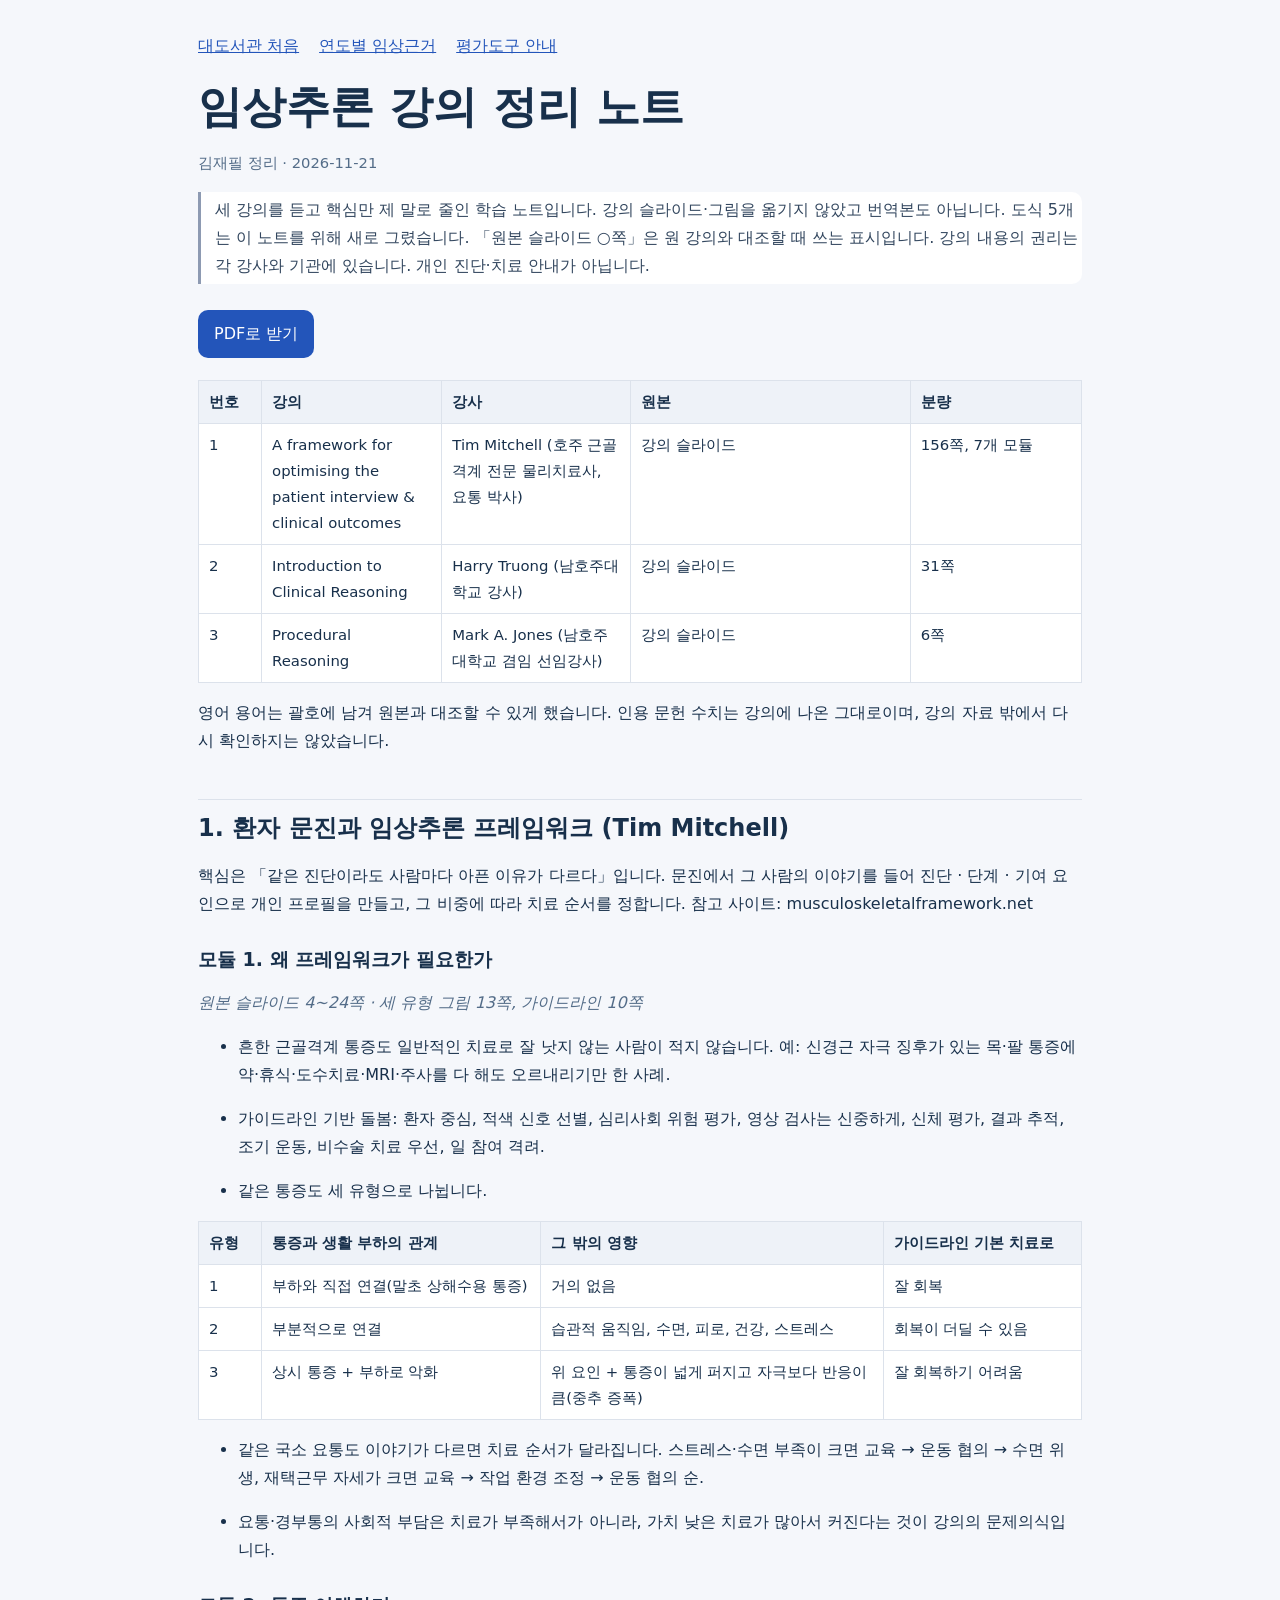
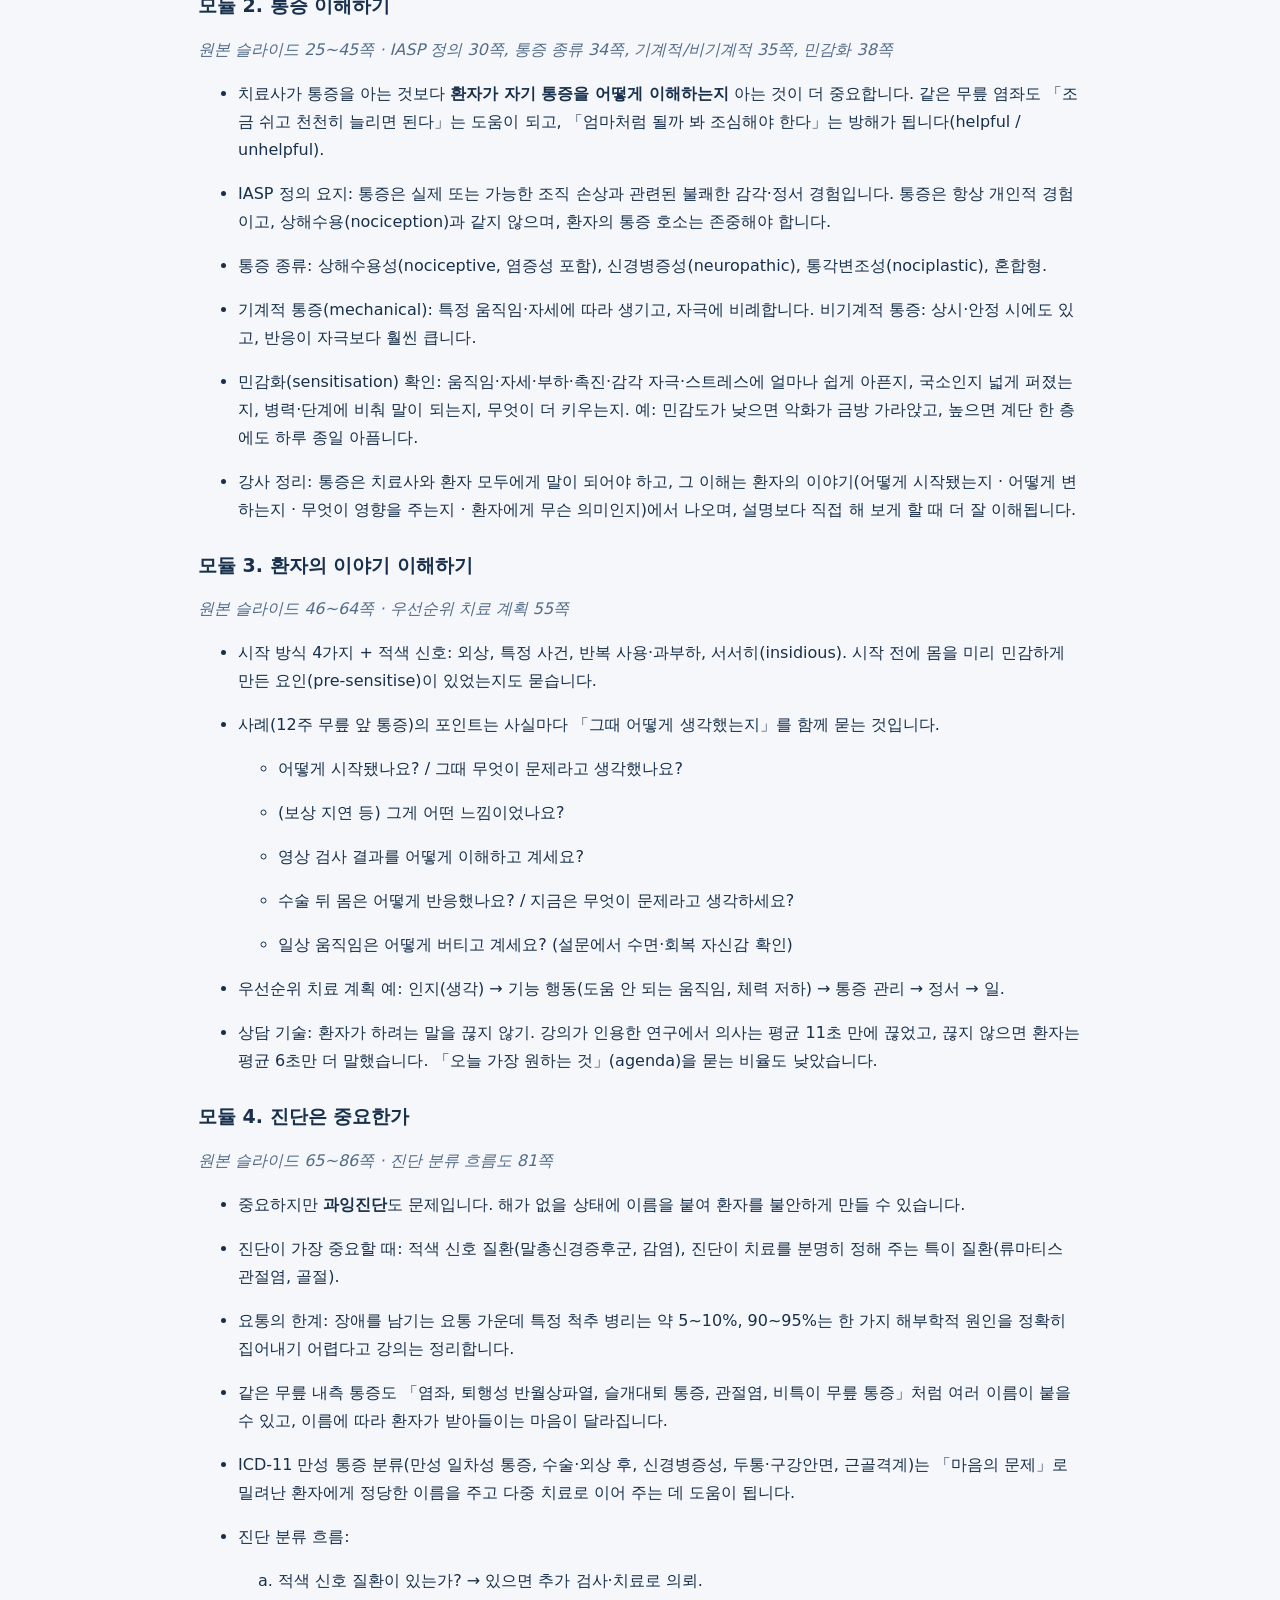
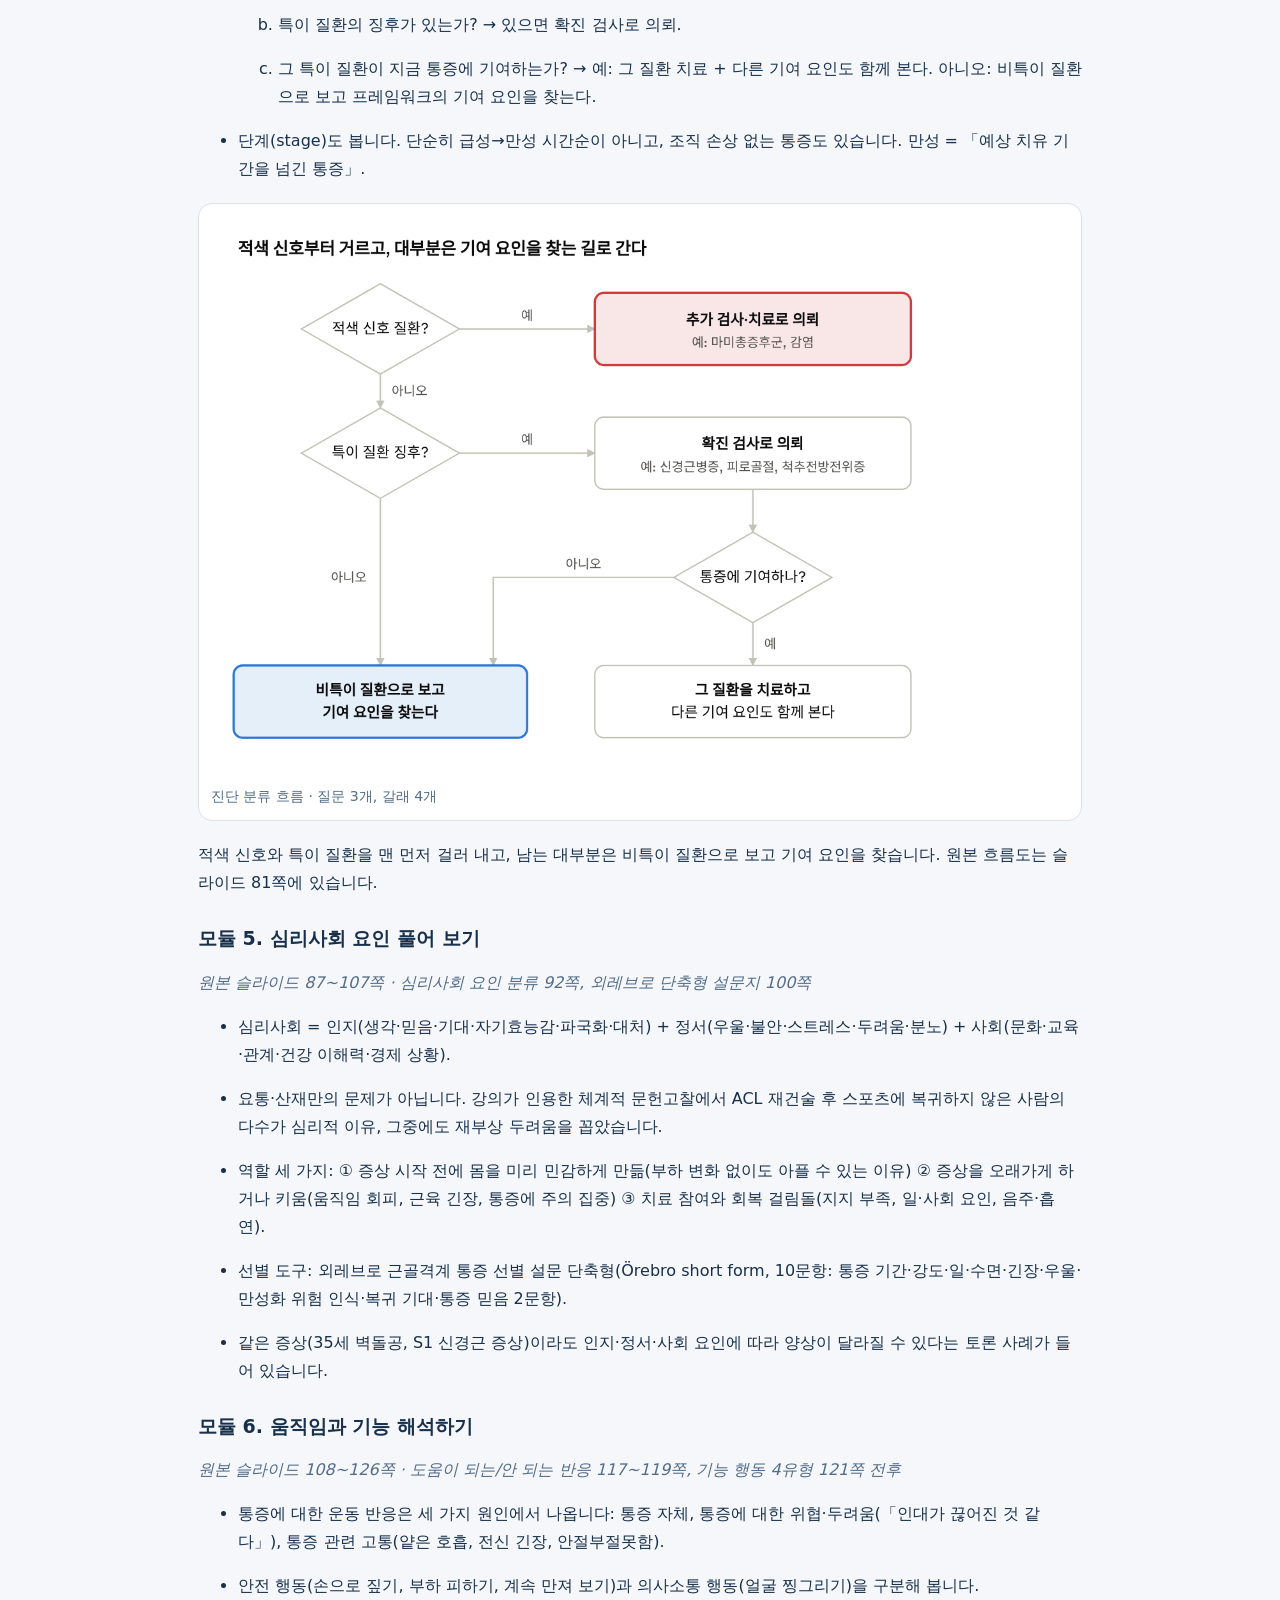
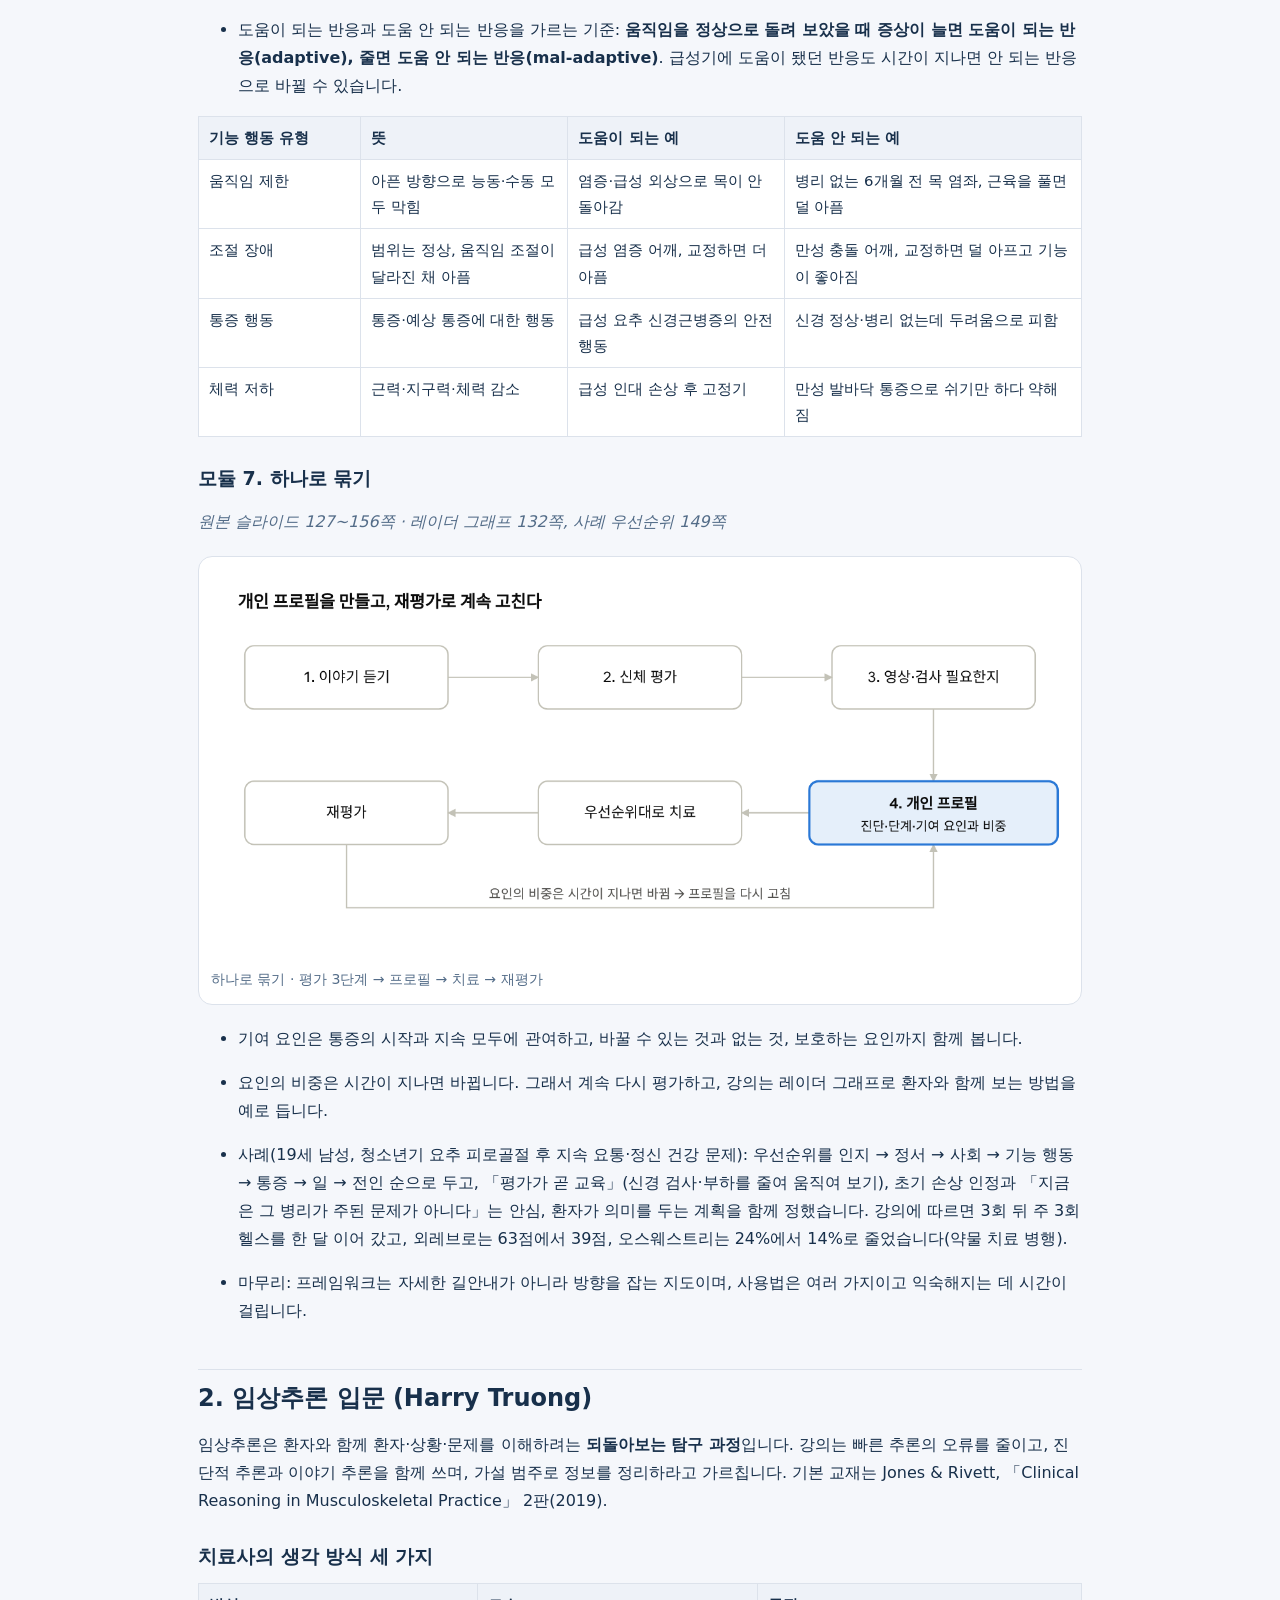
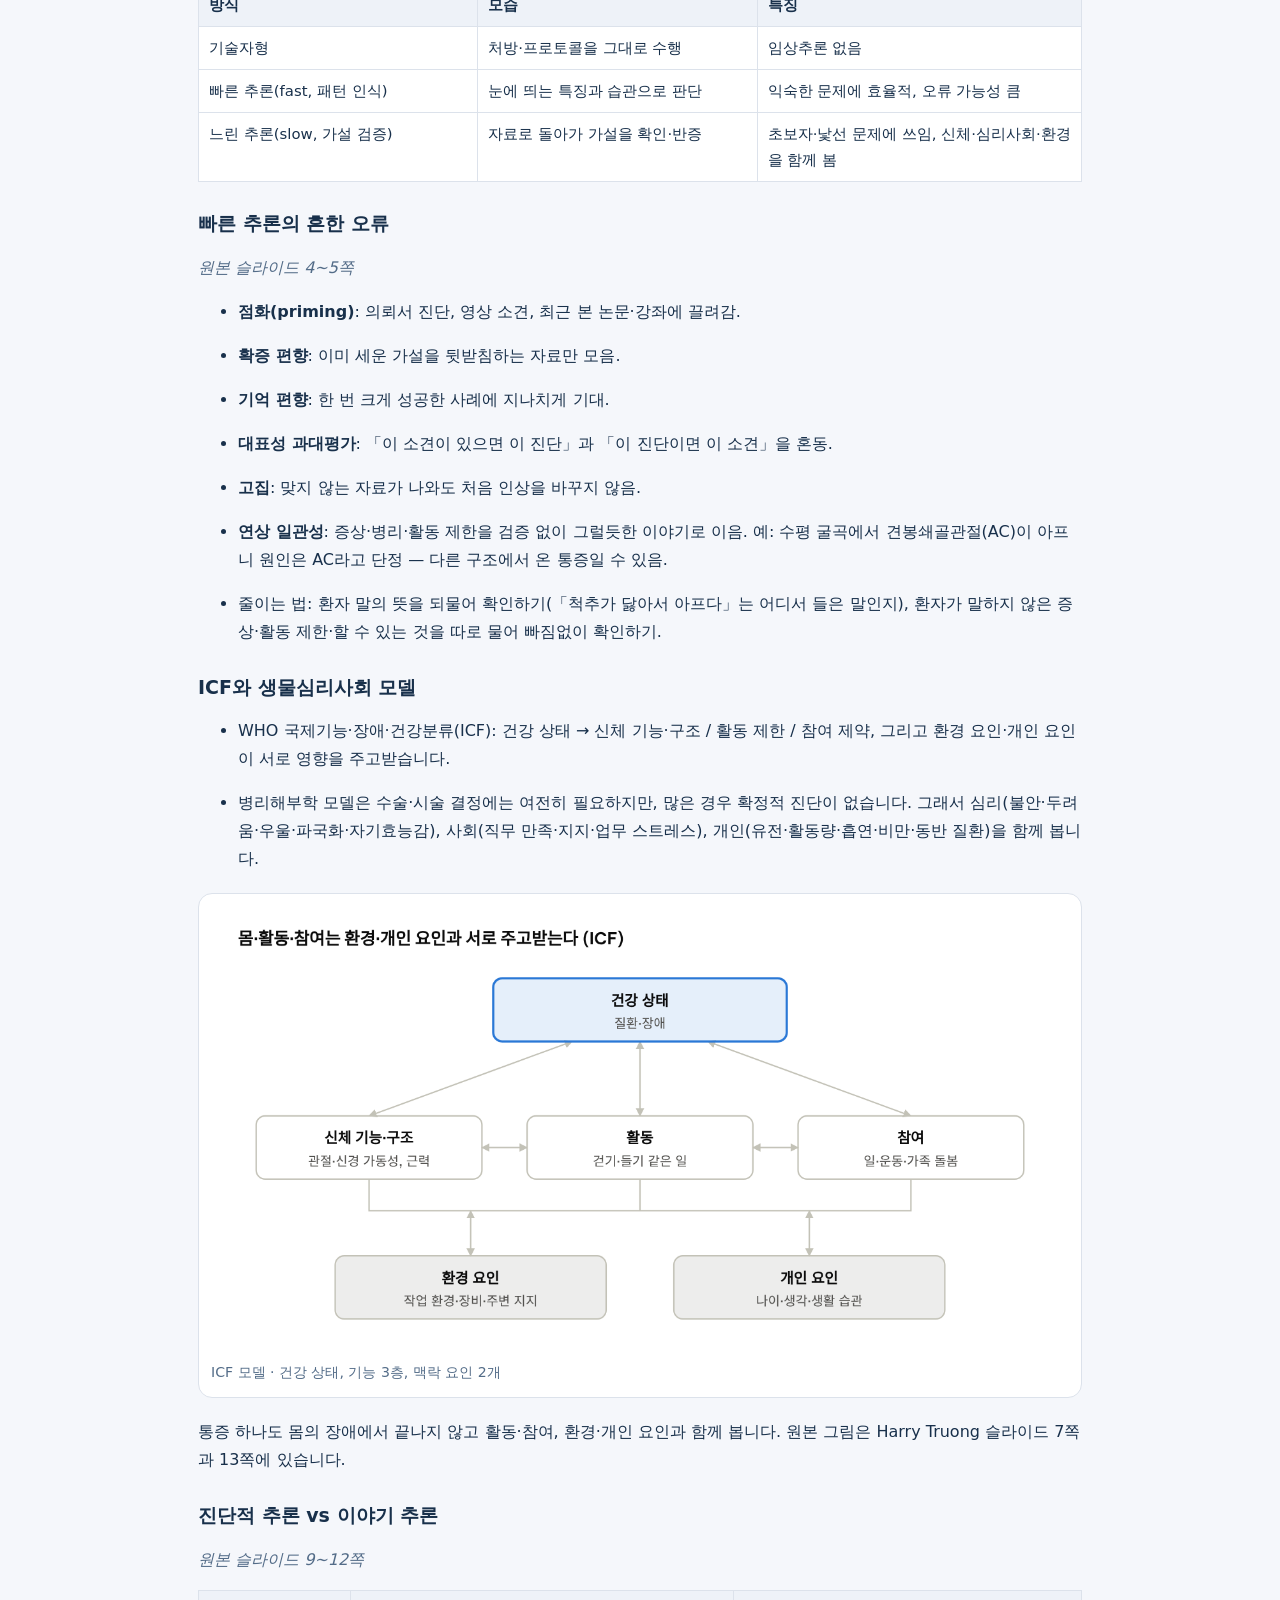
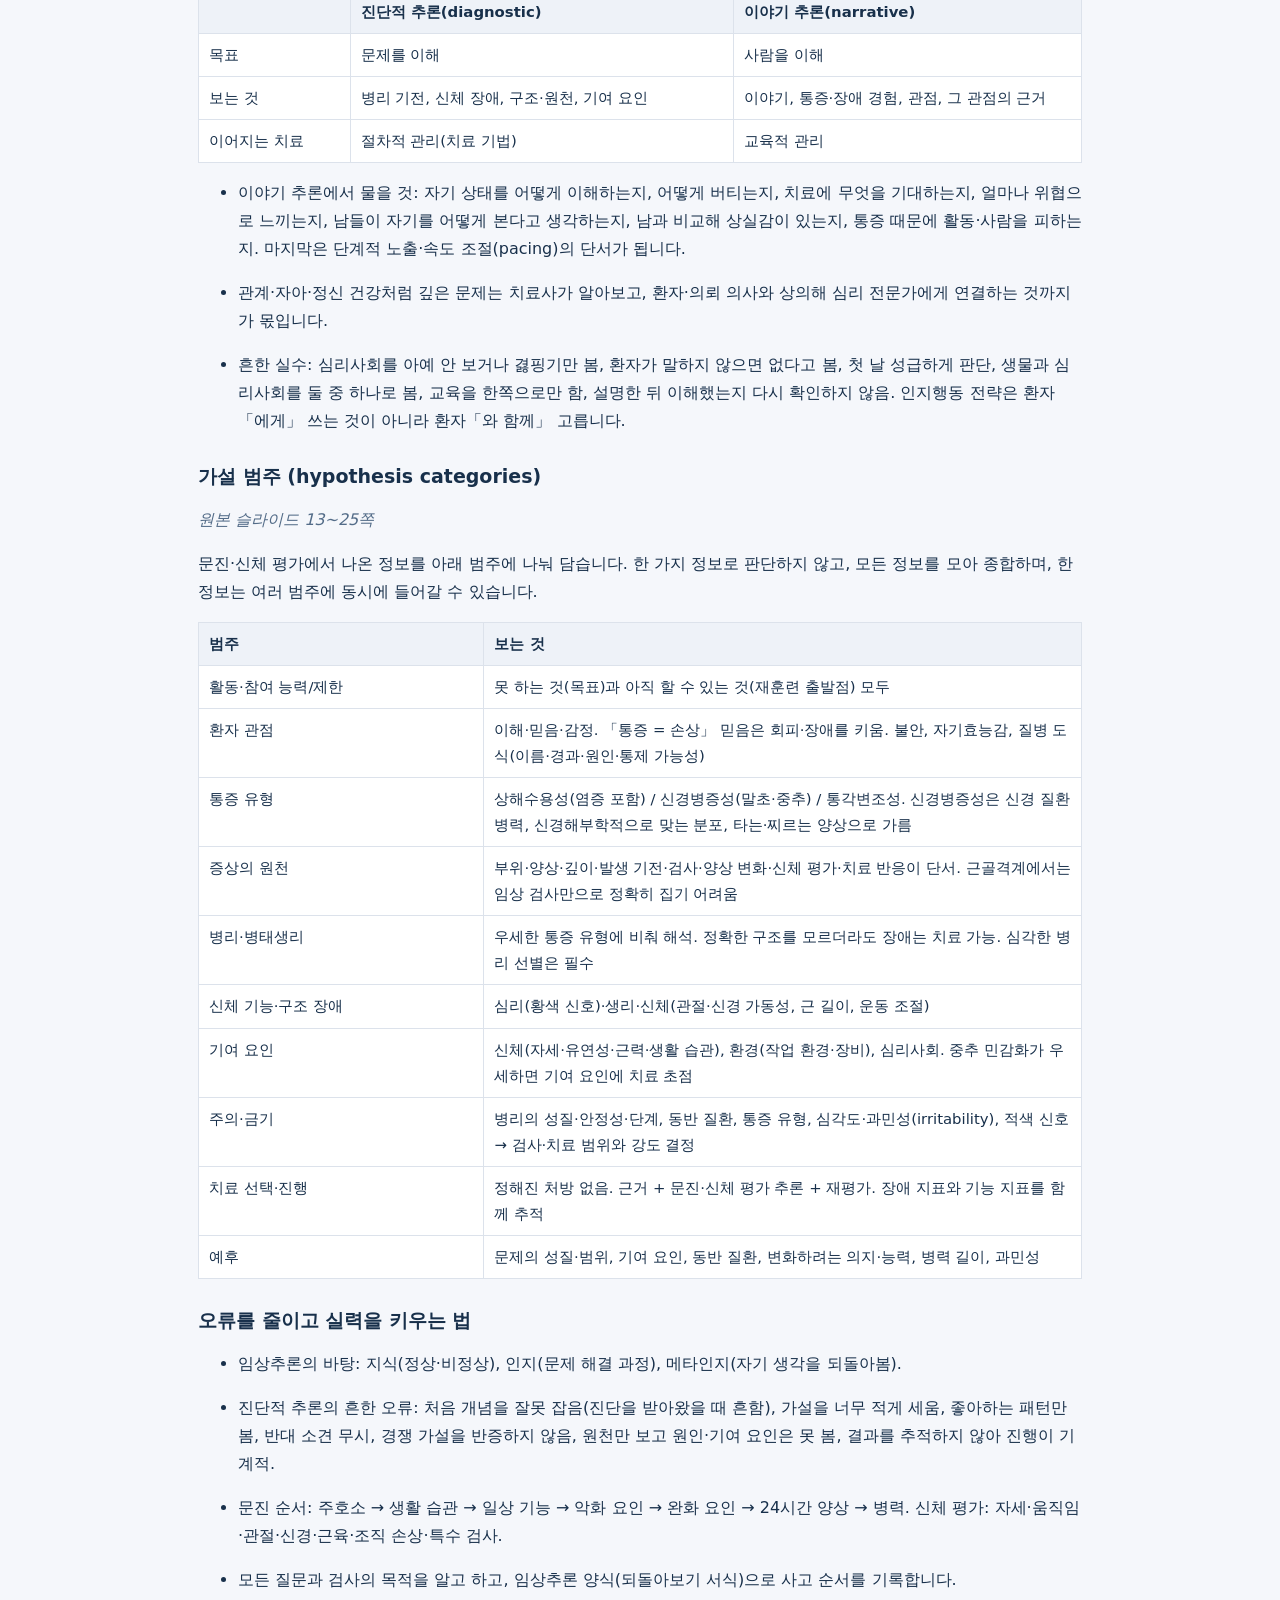
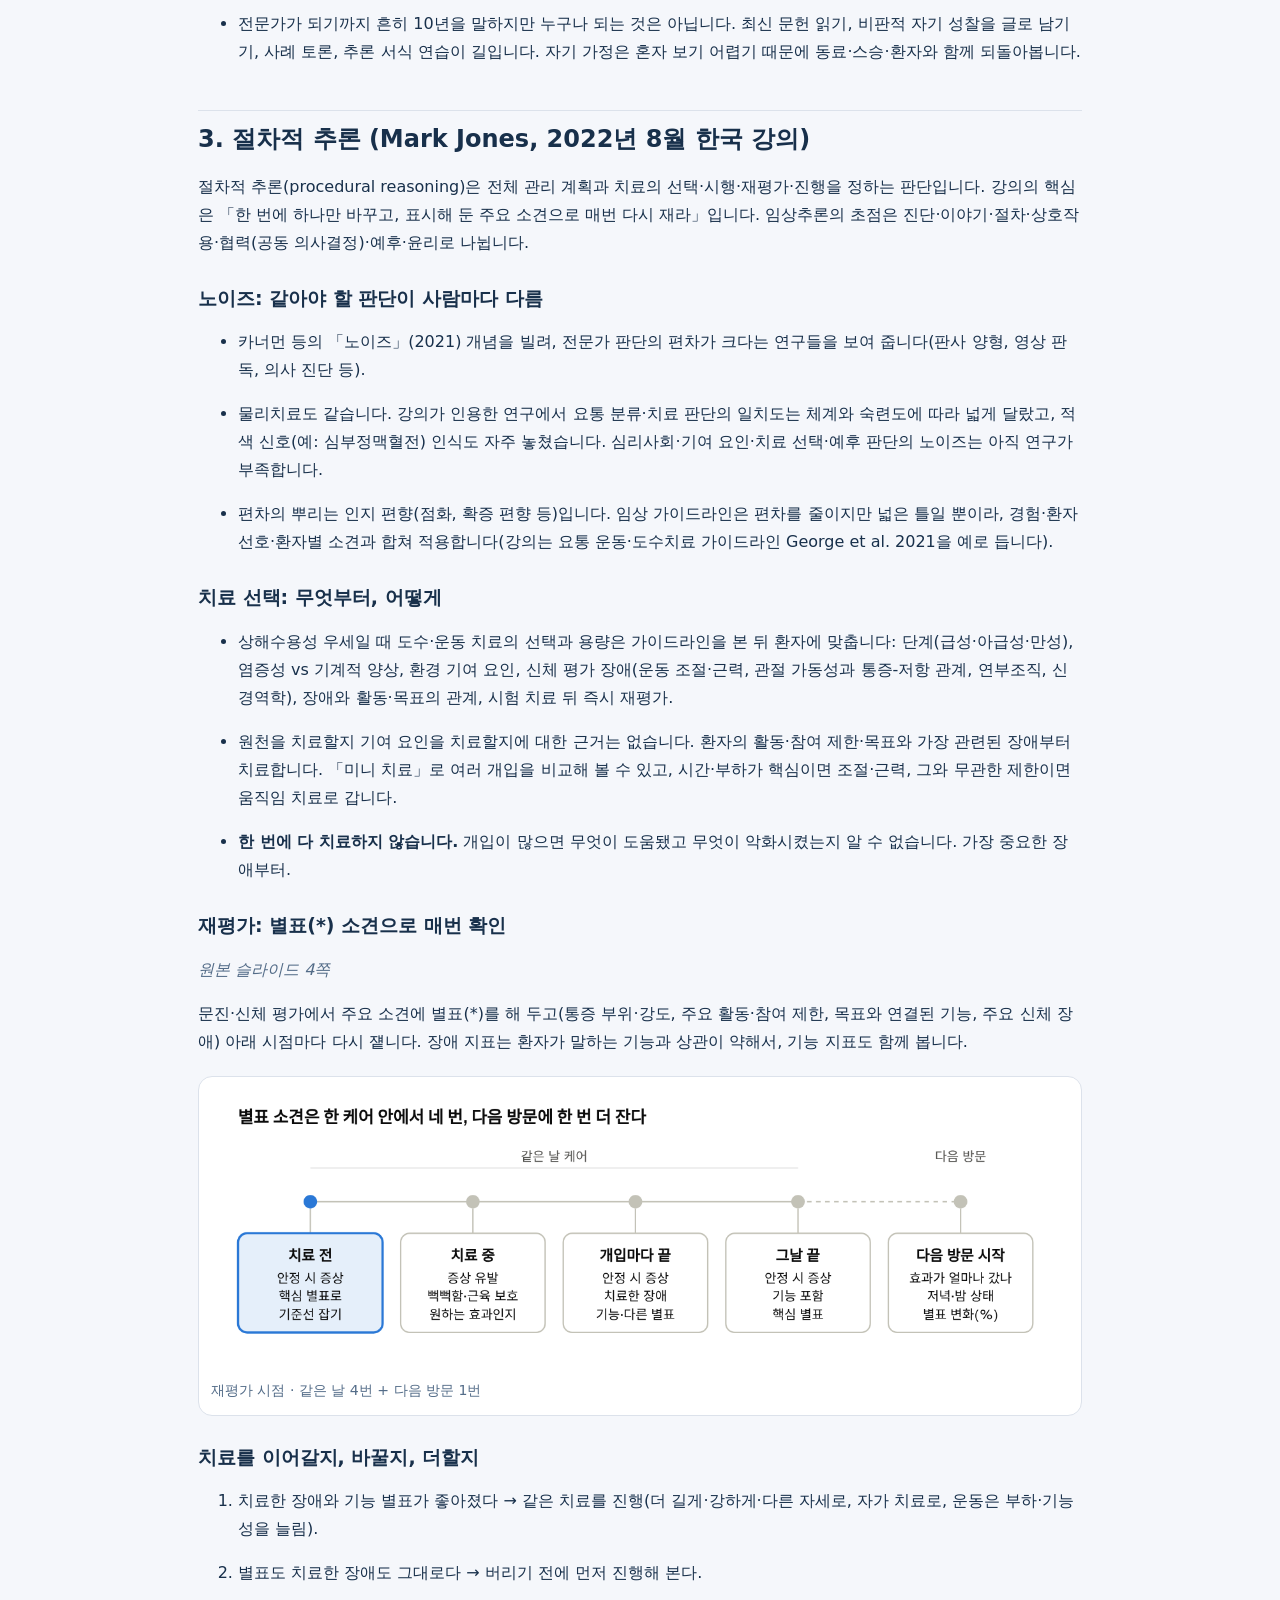
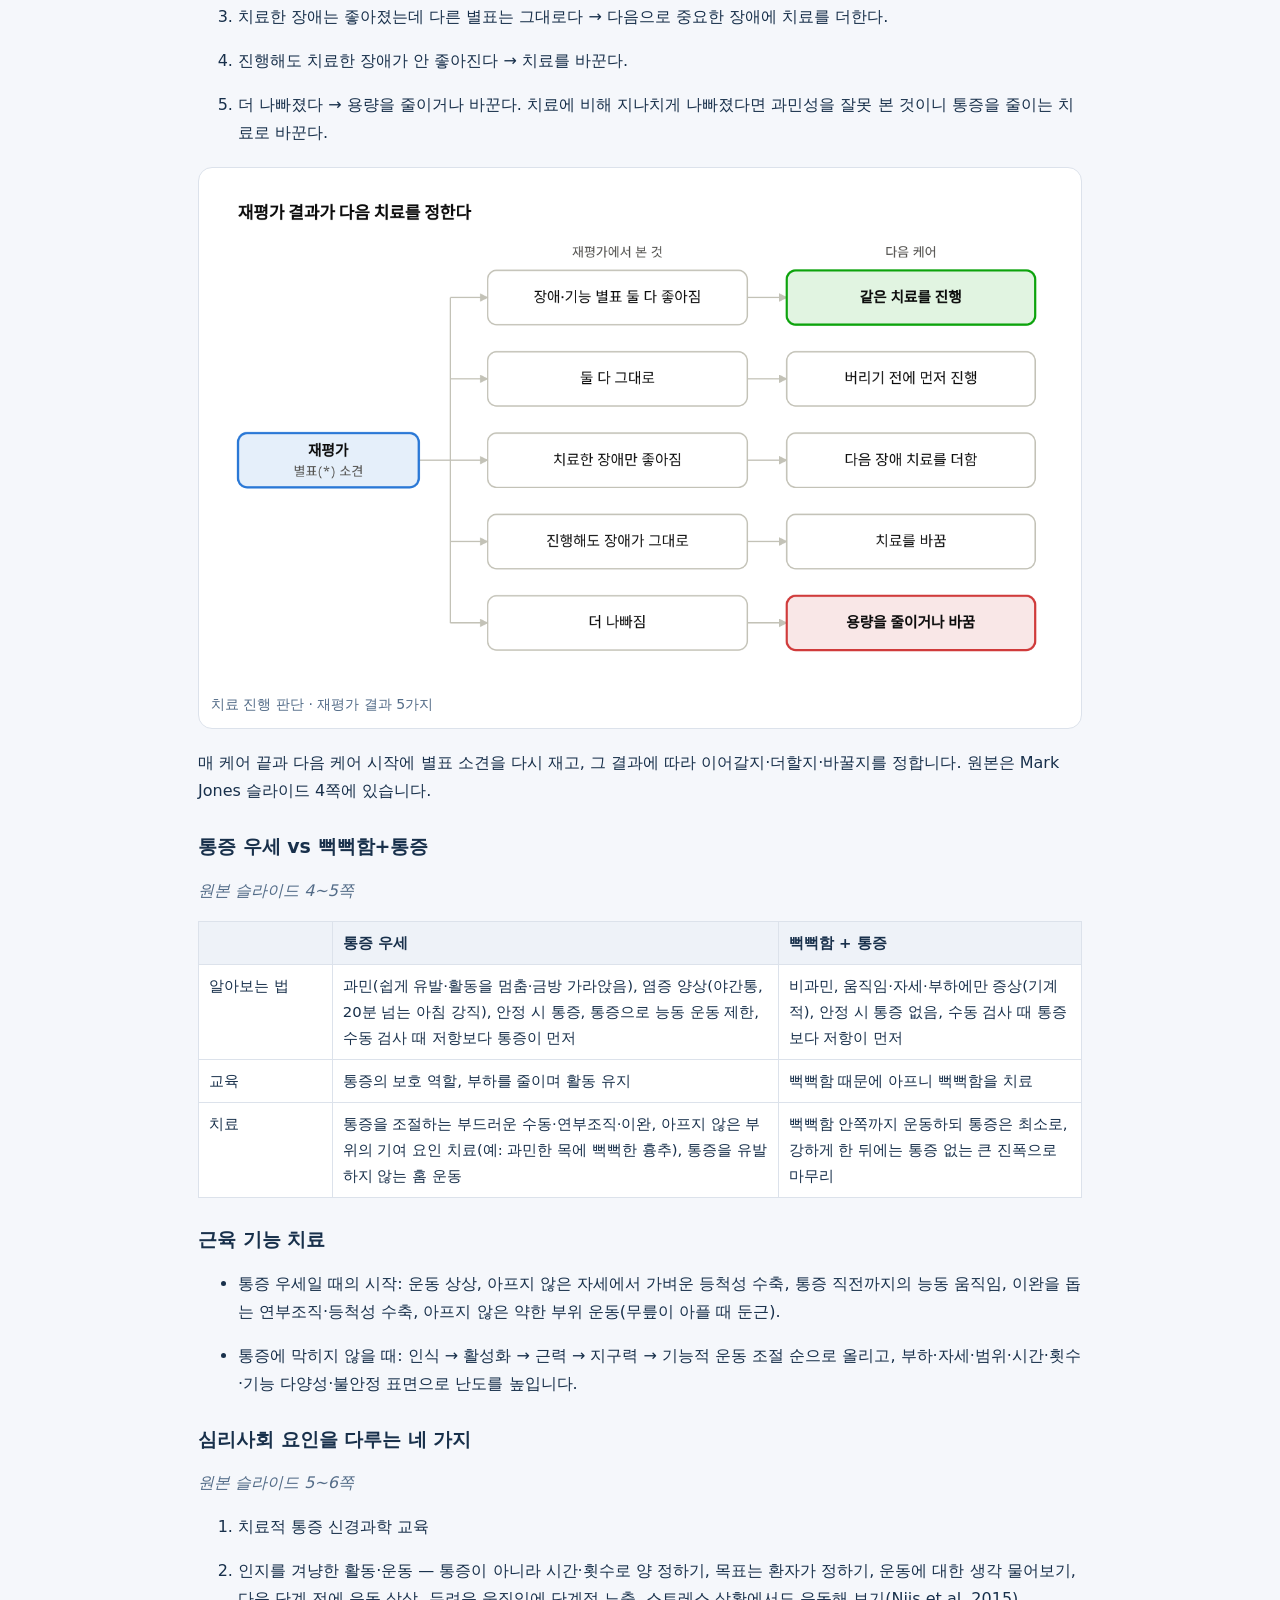
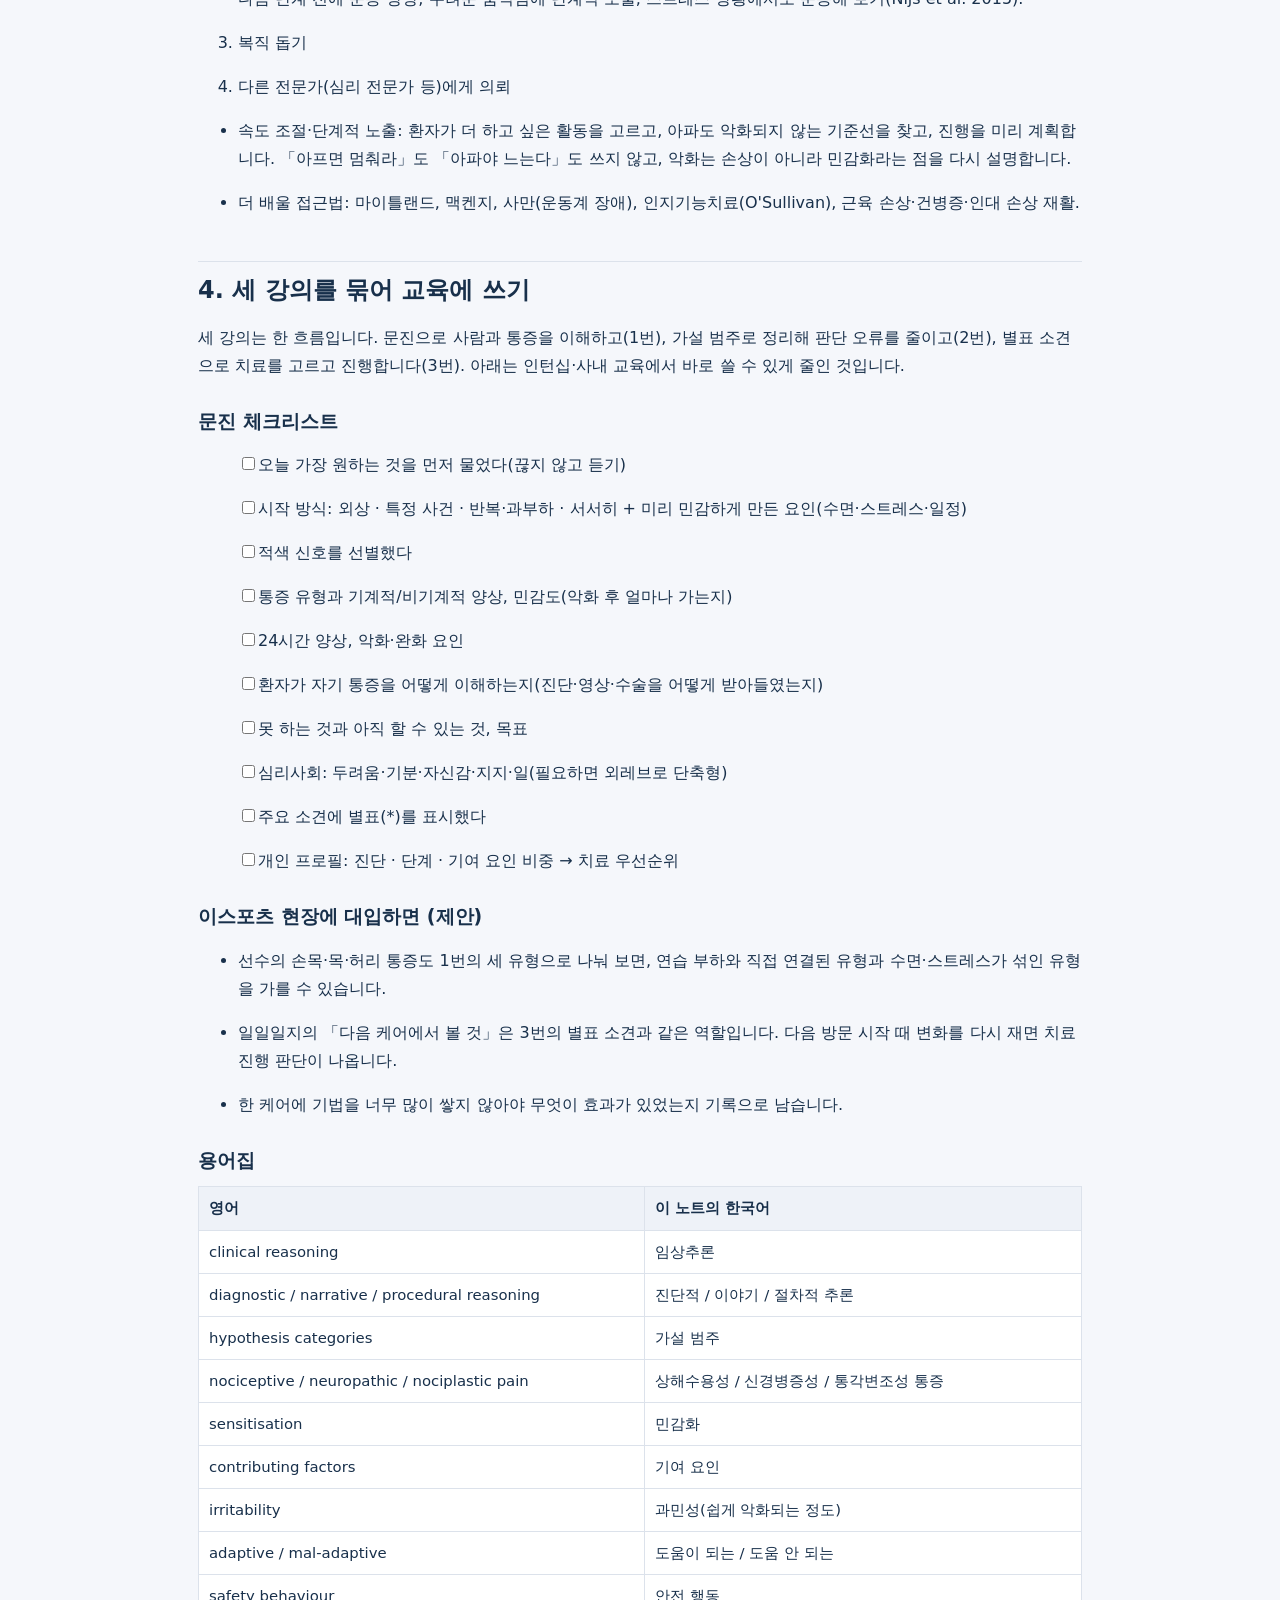
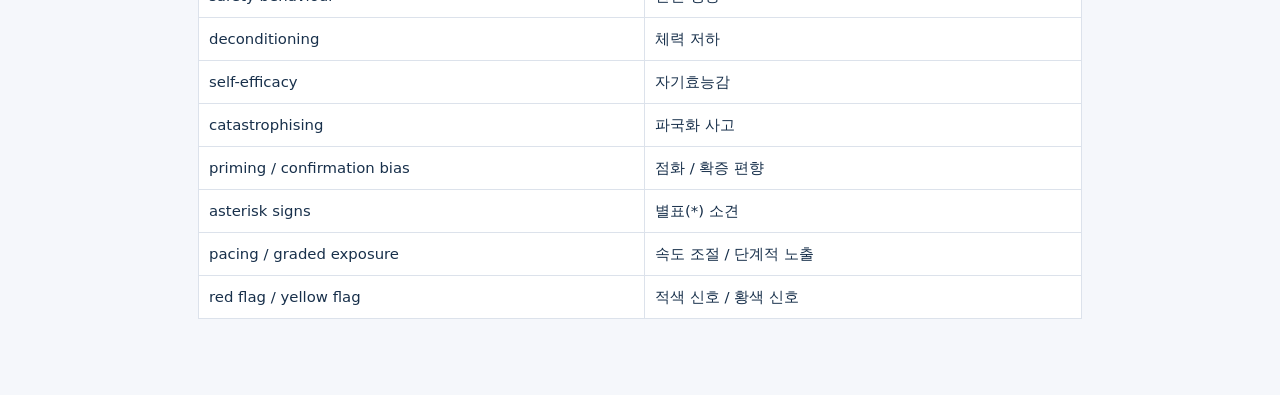
==== imports/clinical-reasoning/index.html @ cea436fe "임상추론 강의 정리 노트 추가 (요약·도식 5개·PDF) 세 강의(Tim Mitchell, Harry Truong, Mark Jones)를 한국어로 요약한 학습 노트. 강의 슬라이" ====
<!doctype html>
<html lang="ko">
<head>
  <meta charset="utf-8">
  <meta name="viewport" content="width=device-width, initial-scale=1">
  <title>임상추론 강의 정리 노트 | 대도서관</title>
  <meta name="description" content="환자 문진과 임상추론, 진단적·이야기·절차적 추론을 다룬 세 강의를 한국어로 요약한 학습 노트입니다. 원본 슬라이드 번역본이 아닙니다.">
  <style>
*{box-sizing:border-box}
body{margin:0;background:#f5f7fb;color:#18304b;font:16px/1.75 system-ui,sans-serif}
main{max-width:920px;margin:auto;padding:32px 18px 64px}
nav{display:flex;gap:12px 20px;flex-wrap:wrap}
a{color:#2355ba;overflow-wrap:anywhere}
h1{font-size:clamp(28px,5vw,44px);line-height:1.3;margin:18px 0 8px}
h2{font-size:24px;line-height:1.4;margin:44px 0 10px;padding-top:12px;border-top:1px solid #dce2eb}
h3{font-size:19px;line-height:1.45;margin:28px 0 6px}
p,li{overflow-wrap:anywhere}
.meta{color:#536c88;font-size:.92rem}
.limit{border-left:3px solid #8d9ab2;padding:4px 0 4px 14px;color:#33475f;background:#fff;border-radius:0 10px 10px 0}
.tw{overflow-x:auto;margin:12px 0}
table{border-collapse:collapse;width:100%;background:#fff;font-size:.93rem}
th,td{border:1px solid #dce2eb;padding:8px 10px;vertical-align:top;text-align:left}
th{background:#eef2f8}
td p,th p{margin:0}
figure{margin:20px 0;background:#fff;border:1px solid #dce2eb;border-radius:14px;padding:12px}
figure img{width:100%;height:auto;display:block}
figcaption{color:#536c88;font-size:.88rem;margin-top:6px}
em{color:#536c88}
.dl{display:inline-block;margin:10px 0;padding:10px 16px;background:#2355ba;color:#fff;border-radius:10px;text-decoration:none}
ul.task-list,li[data-checked]{list-style:none}
  </style>
</head>
<body>
  <main>
    <nav aria-label="대도서관"><a href="../../">대도서관 처음</a><a href="../clinical-research/">연도별 임상근거</a><a href="../outcome-measures/">평가도구 안내</a></nav>
    <h1>임상추론 강의 정리 노트</h1>
    <p class="meta">김재필 정리 · 2026-11-21</p>
    <p class="limit">세 강의를 듣고 핵심만 제 말로 줄인 학습 노트입니다. 강의 슬라이드·그림을 옮기지 않았고 번역본도 아닙니다. 도식 5개는 이 노트를 위해 새로 그렸습니다. 「원본 슬라이드 ○쪽」은 원 강의와 대조할 때 쓰는 표시입니다. 강의 내용의 권리는 각 강사와 기관에 있습니다. 개인 진단·치료 안내가 아닙니다.</p>
    <a class="dl" href="./clinical-reasoning-notes.pdf">PDF로 받기</a>
<div class="tw"><table>
<colgroup>
<col style="width: 7%" />
<col style="width: 20%" />
<col style="width: 21%" />
<col style="width: 31%" />
<col style="width: 19%" />
</colgroup>
<thead>
<tr class="header">
<th>번호</th>
<th>강의</th>
<th>강사</th>
<th>원본</th>
<th>분량</th>
</tr>
</thead>
<tbody>
<tr class="odd">
<td>1</td>
<td>A framework for optimising the patient interview &amp; clinical
outcomes</td>
<td>Tim Mitchell (호주 근골격계 전문 물리치료사, 요통 박사)</td>
<td>강의 슬라이드</td>
<td>156쪽, 7개 모듈</td>
</tr>
<tr class="even">
<td>2</td>
<td>Introduction to Clinical Reasoning</td>
<td>Harry Truong (남호주대학교 강사)</td>
<td>강의 슬라이드</td>
<td>31쪽</td>
</tr>
<tr class="odd">
<td>3</td>
<td>Procedural Reasoning</td>
<td>Mark A. Jones (남호주대학교 겸임 선임강사)</td>
<td>강의 슬라이드</td>
<td>6쪽</td>
</tr>
</tbody>
</table></div>
<p>영어 용어는 괄호에 남겨 원본과 대조할 수 있게 했습니다. 인용 문헌 수치는
강의에 나온 그대로이며, 강의 자료 밖에서 다시 확인하지는 않았습니다.</p>
<h2 id="환자-문진과-임상추론-프레임워크-tim-mitchell">1. 환자 문진과
임상추론 프레임워크 (Tim Mitchell)</h2>
<p>핵심은 「같은 진단이라도 사람마다 아픈 이유가 다르다」입니다.
문진에서 그 사람의 이야기를 들어 진단 · 단계 · 기여 요인으로 개인
프로필을 만들고, 그 비중에 따라 치료 순서를 정합니다. 참고 사이트:
musculoskeletalframework.net</p>
<h3 id="모듈-1.-왜-프레임워크가-필요한가">모듈 1. 왜 프레임워크가
필요한가</h3>
<p><em>원본 슬라이드 4~24쪽 · 세 유형 그림 13쪽, 가이드라인
10쪽</em></p>
<ul>
<li><p>흔한 근골격계 통증도 일반적인 치료로 잘 낫지 않는 사람이 적지
않습니다. 예: 신경근 자극 징후가 있는 목·팔 통증에
약·휴식·도수치료·MRI·주사를 다 해도 오르내리기만 한 사례.</p></li>
<li><p>가이드라인 기반 돌봄: 환자 중심, 적색 신호 선별, 심리사회 위험
평가, 영상 검사는 신중하게, 신체 평가, 결과 추적, 조기 운동, 비수술 치료
우선, 일 참여 격려.</p></li>
<li><p>같은 통증도 세 유형으로 나뉩니다.</p></li>
</ul>
<table style="width:100%;">
<colgroup>
<col style="width: 7%" />
<col style="width: 31%" />
<col style="width: 38%" />
<col style="width: 22%" />
</colgroup>
<thead>
<tr class="header">
<th>유형</th>
<th>통증과 생활 부하의 관계</th>
<th>그 밖의 영향</th>
<th>가이드라인 기본 치료로</th>
</tr>
</thead>
<tbody>
<tr class="odd">
<td>1</td>
<td>부하와 직접 연결(말초 상해수용 통증)</td>
<td>거의 없음</td>
<td>잘 회복</td>
</tr>
<tr class="even">
<td>2</td>
<td>부분적으로 연결</td>
<td>습관적 움직임, 수면, 피로, 건강, 스트레스</td>
<td>회복이 더딜 수 있음</td>
</tr>
<tr class="odd">
<td>3</td>
<td>상시 통증 + 부하로 악화</td>
<td>위 요인 + 통증이 넓게 퍼지고 자극보다 반응이 큼(중추 증폭)</td>
<td>잘 회복하기 어려움</td>
</tr>
</tbody>
</table></div>
<ul>
<li><p>같은 국소 요통도 이야기가 다르면 치료 순서가 달라집니다.
스트레스·수면 부족이 크면 교육 → 운동 협의 → 수면 위생, 재택근무 자세가
크면 교육 → 작업 환경 조정 → 운동 협의 순.</p></li>
<li><p>요통·경부통의 사회적 부담은 치료가 부족해서가 아니라, 가치 낮은
치료가 많아서 커진다는 것이 강의의 문제의식입니다.</p></li>
</ul>
<h3 id="모듈-2.-통증-이해하기">모듈 2. 통증 이해하기</h3>
<p><em>원본 슬라이드 25~45쪽 · IASP 정의 30쪽, 통증 종류 34쪽,
기계적/비기계적 35쪽, 민감화 38쪽</em></p>
<ul>
<li><p>치료사가 통증을 아는 것보다 <strong>환자가 자기 통증을 어떻게
이해하는지</strong> 아는 것이 더 중요합니다. 같은 무릎 염좌도 「조금
쉬고 천천히 늘리면 된다」는 도움이 되고, 「엄마처럼 될까 봐 조심해야
한다」는 방해가 됩니다(helpful / unhelpful).</p></li>
<li><p>IASP 정의 요지: 통증은 실제 또는 가능한 조직 손상과 관련된 불쾌한
감각·정서 경험입니다. 통증은 항상 개인적 경험이고,
상해수용(nociception)과 같지 않으며, 환자의 통증 호소는 존중해야
합니다.</p></li>
<li><p>통증 종류: 상해수용성(nociceptive, 염증성 포함),
신경병증성(neuropathic), 통각변조성(nociplastic), 혼합형.</p></li>
<li><p>기계적 통증(mechanical): 특정 움직임·자세에 따라 생기고, 자극에
비례합니다. 비기계적 통증: 상시·안정 시에도 있고, 반응이 자극보다 훨씬
큽니다.</p></li>
<li><p>민감화(sensitisation) 확인: 움직임·자세·부하·촉진·감각
자극·스트레스에 얼마나 쉽게 아픈지, 국소인지 넓게 퍼졌는지, 병력·단계에
비춰 말이 되는지, 무엇이 더 키우는지. 예: 민감도가 낮으면 악화가 금방
가라앉고, 높으면 계단 한 층에도 하루 종일 아픔니다.</p></li>
<li><p>강사 정리: 통증은 치료사와 환자 모두에게 말이 되어야 하고, 그
이해는 환자의 이야기(어떻게 시작됐는지 · 어떻게 변하는지 · 무엇이 영향을
주는지 · 환자에게 무슨 의미인지)에서 나오며, 설명보다 직접 해 보게 할 때
더 잘 이해됩니다.</p></li>
</ul>
<h3 id="모듈-3.-환자의-이야기-이해하기">모듈 3. 환자의 이야기
이해하기</h3>
<p><em>원본 슬라이드 46~64쪽 · 우선순위 치료 계획 55쪽</em></p>
<ul>
<li><p>시작 방식 4가지 + 적색 신호: 외상, 특정 사건, 반복 사용·과부하,
서서히(insidious). 시작 전에 몸을 미리 민감하게 만든
요인(pre-sensitise)이 있었는지도 묻습니다.</p></li>
<li><p>사례(12주 무릎 앞 통증)의 포인트는 사실마다 「그때 어떻게
생각했는지」를 함께 묻는 것입니다.</p>
<ul>
<li><p>어떻게 시작됐나요? / 그때 무엇이 문제라고 생각했나요?</p></li>
<li><p>(보상 지연 등) 그게 어떤 느낌이었나요?</p></li>
<li><p>영상 검사 결과를 어떻게 이해하고 계세요?</p></li>
<li><p>수술 뒤 몸은 어떻게 반응했나요? / 지금은 무엇이 문제라고
생각하세요?</p></li>
<li><p>일상 움직임은 어떻게 버티고 계세요? (설문에서 수면·회복 자신감
확인)</p></li>
</ul></li>
<li><p>우선순위 치료 계획 예: 인지(생각) → 기능 행동(도움 안 되는
움직임, 체력 저하) → 통증 관리 → 정서 → 일.</p></li>
<li><p>상담 기술: 환자가 하려는 말을 끊지 않기. 강의가 인용한 연구에서
의사는 평균 11초 만에 끊었고, 끊지 않으면 환자는 평균 6초만 더
말했습니다. 「오늘 가장 원하는 것」(agenda)을 묻는 비율도
낮았습니다.</p></li>
</ul>
<h3 id="모듈-4.-진단은-중요한가">모듈 4. 진단은 중요한가</h3>
<p><em>원본 슬라이드 65~86쪽 · 진단 분류 흐름도 81쪽</em></p>
<ul>
<li><p>중요하지만 <strong>과잉진단</strong>도 문제입니다. 해가 없을
상태에 이름을 붙여 환자를 불안하게 만들 수 있습니다.</p></li>
<li><p>진단이 가장 중요할 때: 적색 신호 질환(말총신경증후군, 감염),
진단이 치료를 분명히 정해 주는 특이 질환(류마티스 관절염,
골절).</p></li>
<li><p>요통의 한계: 장애를 남기는 요통 가운데 특정 척추 병리는 약 5~10%,
90~95%는 한 가지 해부학적 원인을 정확히 집어내기 어렵다고 강의는
정리합니다.</p></li>
<li><p>같은 무릎 내측 통증도 「염좌, 퇴행성 반월상파열, 슬개대퇴 통증,
관절염, 비특이 무릎 통증」처럼 여러 이름이 붙을 수 있고, 이름에 따라
환자가 받아들이는 마음이 달라집니다.</p></li>
<li><p>ICD-11 만성 통증 분류(만성 일차성 통증, 수술·외상 후, 신경병증성,
두통·구강안면, 근골격계)는 「마음의 문제」로 밀려난 환자에게 정당한
이름을 주고 다중 치료로 이어 주는 데 도움이 됩니다.</p></li>
<li><p>진단 분류 흐름:</p>
<ol type="a">
<li><p>적색 신호 질환이 있는가? → 있으면 추가 검사·치료로 의뢰.</p></li>
<li><p>특이 질환의 징후가 있는가? → 있으면 확진 검사로 의뢰.</p></li>
<li><p>그 특이 질환이 지금 통증에 기여하는가? → 예: 그 질환 치료 + 다른
기여 요인도 함께 본다. 아니오: 비특이 질환으로 보고 프레임워크의 기여
요인을 찾는다.</p></li>
</ol></li>
<li><p>단계(stage)도 봅니다. 단순히 급성→만성 시간순이 아니고, 조직 손상
없는 통증도 있습니다. 만성 = 「예상 치유 기간을 넘긴 통증」.</p></li>
</ul>
<figure><img src="./img/diagram-1.png" alt="진단 분류 흐름 · 질문 3개, 갈래 4개" loading="lazy" width="1320"><figcaption>진단 분류 흐름 · 질문 3개, 갈래 4개</figcaption></figure>
<p>적색 신호와 특이 질환을 맨 먼저 걸러 내고, 남는 대부분은 비특이
질환으로 보고 기여 요인을 찾습니다. 원본 흐름도는 슬라이드 81쪽에
있습니다.</p>
<h3 id="모듈-5.-심리사회-요인-풀어-보기">모듈 5. 심리사회 요인 풀어
보기</h3>
<p><em>원본 슬라이드 87~107쪽 · 심리사회 요인 분류 92쪽, 외레브로 단축형
설문지 100쪽</em></p>
<ul>
<li><p>심리사회 = 인지(생각·믿음·기대·자기효능감·파국화·대처) +
정서(우울·불안·스트레스·두려움·분노) + 사회(문화·교육·관계·건강
이해력·경제 상황).</p></li>
<li><p>요통·산재만의 문제가 아닙니다. 강의가 인용한 체계적 문헌고찰에서
ACL 재건술 후 스포츠에 복귀하지 않은 사람의 다수가 심리적 이유, 그중에도
재부상 두려움을 꼽았습니다.</p></li>
<li><p>역할 세 가지: ① 증상 시작 전에 몸을 미리 민감하게 만듦(부하 변화
없이도 아플 수 있는 이유) ② 증상을 오래가게 하거나 키움(움직임 회피,
근육 긴장, 통증에 주의 집중) ③ 치료 참여와 회복 걸림돌(지지 부족,
일·사회 요인, 음주·흡연).</p></li>
<li><p>선별 도구: 외레브로 근골격계 통증 선별 설문 단축형(Örebro short
form, 10문항: 통증 기간·강도·일·수면·긴장·우울·만성화 위험 인식·복귀
기대·통증 믿음 2문항).</p></li>
<li><p>같은 증상(35세 벽돌공, S1 신경근 증상)이라도 인지·정서·사회
요인에 따라 양상이 달라질 수 있다는 토론 사례가 들어 있습니다.</p></li>
</ul>
<h3 id="모듈-6.-움직임과-기능-해석하기">모듈 6. 움직임과 기능
해석하기</h3>
<p><em>원본 슬라이드 108~126쪽 · 도움이 되는/안 되는 반응 117~119쪽,
기능 행동 4유형 121쪽 전후</em></p>
<ul>
<li><p>통증에 대한 운동 반응은 세 가지 원인에서 나옵니다: 통증 자체,
통증에 대한 위협·두려움(「인대가 끊어진 것 같다」), 통증 관련 고통(얕은
호흡, 전신 긴장, 안절부절못함).</p></li>
<li><p>안전 행동(손으로 짚기, 부하 피하기, 계속 만져 보기)과 의사소통
행동(얼굴 찡그리기)을 구분해 봅니다.</p></li>
<li><p>도움이 되는 반응과 도움 안 되는 반응을 가르는 기준:
<strong>움직임을 정상으로 돌려 보았을 때 증상이 늘면 도움이 되는
반응(adaptive), 줄면 도움 안 되는 반응(mal-adaptive)</strong>. 급성기에
도움이 됐던 반응도 시간이 지나면 안 되는 반응으로 바뀔 수
있습니다.</p></li>
</ul>
<div class="tw"><table>
<colgroup>
<col style="width: 18%" />
<col style="width: 23%" />
<col style="width: 24%" />
<col style="width: 33%" />
</colgroup>
<thead>
<tr class="header">
<th>기능 행동 유형</th>
<th>뜻</th>
<th>도움이 되는 예</th>
<th>도움 안 되는 예</th>
</tr>
</thead>
<tbody>
<tr class="odd">
<td>움직임 제한</td>
<td>아픈 방향으로 능동·수동 모두 막힘</td>
<td>염증·급성 외상으로 목이 안 돌아감</td>
<td>병리 없는 6개월 전 목 염좌, 근육을 풀면 덜 아픔</td>
</tr>
<tr class="even">
<td>조절 장애</td>
<td>범위는 정상, 움직임 조절이 달라진 채 아픔</td>
<td>급성 염증 어깨, 교정하면 더 아픔</td>
<td>만성 충돌 어깨, 교정하면 덜 아프고 기능이 좋아짐</td>
</tr>
<tr class="odd">
<td>통증 행동</td>
<td>통증·예상 통증에 대한 행동</td>
<td>급성 요추 신경근병증의 안전 행동</td>
<td>신경 정상·병리 없는데 두려움으로 피함</td>
</tr>
<tr class="even">
<td>체력 저하</td>
<td>근력·지구력·체력 감소</td>
<td>급성 인대 손상 후 고정기</td>
<td>만성 발바닥 통증으로 쉬기만 하다 약해짐</td>
</tr>
</tbody>
</table></div>
<h3 id="모듈-7.-하나로-묶기">모듈 7. 하나로 묶기</h3>
<p><em>원본 슬라이드 127~156쪽 · 레이더 그래프 132쪽, 사례 우선순위
149쪽</em></p>
<figure><img src="./img/diagram-2.png" alt="하나로 묶기 · 평가 3단계 → 프로필 → 치료 → 재평가" loading="lazy" width="1320"><figcaption>하나로 묶기 · 평가 3단계 → 프로필 → 치료 → 재평가</figcaption></figure>
<ul>
<li><p>기여 요인은 통증의 시작과 지속 모두에 관여하고, 바꿀 수 있는 것과
없는 것, 보호하는 요인까지 함께 봅니다.</p></li>
<li><p>요인의 비중은 시간이 지나면 바뀝니다. 그래서 계속 다시 평가하고,
강의는 레이더 그래프로 환자와 함께 보는 방법을 예로 듭니다.</p></li>
<li><p>사례(19세 남성, 청소년기 요추 피로골절 후 지속 요통·정신 건강
문제): 우선순위를 인지 → 정서 → 사회 → 기능 행동 → 통증 → 일 → 전인
순으로 두고, 「평가가 곧 교육」(신경 검사·부하를 줄여 움직여 보기), 초기
손상 인정과 「지금은 그 병리가 주된 문제가 아니다」는 안심, 환자가
의미를 두는 계획을 함께 정했습니다. 강의에 따르면 3회 뒤 주 3회 헬스를
한 달 이어 갔고, 외레브로는 63점에서 39점, 오스웨스트리는 24%에서 14%로
줄었습니다(약물 치료 병행).</p></li>
<li><p>마무리: 프레임워크는 자세한 길안내가 아니라 방향을 잡는 지도이며,
사용법은 여러 가지이고 익숙해지는 데 시간이 걸립니다.</p></li>
</ul>
<h2 id="임상추론-입문-harry-truong">2. 임상추론 입문 (Harry Truong)</h2>
<p>임상추론은 환자와 함께 환자·상황·문제를 이해하려는 <strong>되돌아보는
탐구 과정</strong>입니다. 강의는 빠른 추론의 오류를 줄이고, 진단적
추론과 이야기 추론을 함께 쓰며, 가설 범주로 정보를 정리하라고
가르칩니다. 기본 교재는 Jones &amp; Rivett, 「Clinical Reasoning in
Musculoskeletal Practice」 2판(2019).</p>
<h3 id="치료사의-생각-방식-세-가지">치료사의 생각 방식 세 가지</h3>
<div class="tw"><table>
<colgroup>
<col style="width: 31%" />
<col style="width: 31%" />
<col style="width: 36%" />
</colgroup>
<thead>
<tr class="header">
<th>방식</th>
<th>모습</th>
<th>특징</th>
</tr>
</thead>
<tbody>
<tr class="odd">
<td>기술자형</td>
<td>처방·프로토콜을 그대로 수행</td>
<td>임상추론 없음</td>
</tr>
<tr class="even">
<td>빠른 추론(fast, 패턴 인식)</td>
<td>눈에 띄는 특징과 습관으로 판단</td>
<td>익숙한 문제에 효율적, 오류 가능성 큼</td>
</tr>
<tr class="odd">
<td>느린 추론(slow, 가설 검증)</td>
<td>자료로 돌아가 가설을 확인·반증</td>
<td>초보자·낯선 문제에 쓰임, 신체·심리사회·환경을 함께 봄</td>
</tr>
</tbody>
</table></div>
<h3 id="빠른-추론의-흔한-오류">빠른 추론의 흔한 오류</h3>
<p><em>원본 슬라이드 4~5쪽</em></p>
<ul>
<li><p><strong>점화(priming)</strong>: 의뢰서 진단, 영상 소견, 최근 본
논문·강좌에 끌려감.</p></li>
<li><p><strong>확증 편향</strong>: 이미 세운 가설을 뒷받침하는 자료만
모음.</p></li>
<li><p><strong>기억 편향</strong>: 한 번 크게 성공한 사례에 지나치게
기대.</p></li>
<li><p><strong>대표성 과대평가</strong>: 「이 소견이 있으면 이 진단」과
「이 진단이면 이 소견」을 혼동.</p></li>
<li><p><strong>고집</strong>: 맞지 않는 자료가 나와도 처음 인상을 바꾸지
않음.</p></li>
<li><p><strong>연상 일관성</strong>: 증상·병리·활동 제한을 검증 없이
그럴듯한 이야기로 이음. 예: 수평 굴곡에서 견봉쇄골관절(AC)이 아프니
원인은 AC라고 단정 — 다른 구조에서 온 통증일 수 있음.</p></li>
<li><p>줄이는 법: 환자 말의 뜻을 되물어 확인하기(「척추가 닳아서
아프다」는 어디서 들은 말인지), 환자가 말하지 않은 증상·활동 제한·할 수
있는 것을 따로 물어 빠짐없이 확인하기.</p></li>
</ul>
<h3 id="icf와-생물심리사회-모델">ICF와 생물심리사회 모델</h3>
<ul>
<li><p>WHO 국제기능·장애·건강분류(ICF): 건강 상태 → 신체 기능·구조 /
활동 제한 / 참여 제약, 그리고 환경 요인·개인 요인이 서로 영향을
주고받습니다.</p></li>
<li><p>병리해부학 모델은 수술·시술 결정에는 여전히 필요하지만, 많은 경우
확정적 진단이 없습니다. 그래서 심리(불안·두려움·우울·파국화·자기효능감),
사회(직무 만족·지지·업무 스트레스), 개인(유전·활동량·흡연·비만·동반
질환)을 함께 봅니다.</p></li>
</ul>
<figure><img src="./img/diagram-3.png" alt="ICF 모델 · 건강 상태, 기능 3층, 맥락 요인 2개" loading="lazy" width="1320"><figcaption>ICF 모델 · 건강 상태, 기능 3층, 맥락 요인 2개</figcaption></figure>
<p>통증 하나도 몸의 장애에서 끝나지 않고 활동·참여, 환경·개인 요인과
함께 봅니다. 원본 그림은 Harry Truong 슬라이드 7쪽과 13쪽에
있습니다.</p>
<h3 id="진단적-추론-vs-이야기-추론">진단적 추론 vs 이야기 추론</h3>
<p><em>원본 슬라이드 9~12쪽</em></p>
<div class="tw"><table>
<colgroup>
<col style="width: 17%" />
<col style="width: 43%" />
<col style="width: 39%" />
</colgroup>
<thead>
<tr class="header">
<th></th>
<th>진단적 추론(diagnostic)</th>
<th>이야기 추론(narrative)</th>
</tr>
</thead>
<tbody>
<tr class="odd">
<td>목표</td>
<td>문제를 이해</td>
<td>사람을 이해</td>
</tr>
<tr class="even">
<td>보는 것</td>
<td>병리 기전, 신체 장애, 구조·원천, 기여 요인</td>
<td>이야기, 통증·장애 경험, 관점, 그 관점의 근거</td>
</tr>
<tr class="odd">
<td>이어지는 치료</td>
<td>절차적 관리(치료 기법)</td>
<td>교육적 관리</td>
</tr>
</tbody>
</table></div>
<ul>
<li><p>이야기 추론에서 물을 것: 자기 상태를 어떻게 이해하는지, 어떻게
버티는지, 치료에 무엇을 기대하는지, 얼마나 위협으로 느끼는지, 남들이
자기를 어떻게 본다고 생각하는지, 남과 비교해 상실감이 있는지, 통증
때문에 활동·사람을 피하는지. 마지막은 단계적 노출·속도 조절(pacing)의
단서가 됩니다.</p></li>
<li><p>관계·자아·정신 건강처럼 깊은 문제는 치료사가 알아보고, 환자·의뢰
의사와 상의해 심리 전문가에게 연결하는 것까지가 몫입니다.</p></li>
<li><p>흔한 실수: 심리사회를 아예 안 보거나 겷핑기만 봄, 환자가 말하지
않으면 없다고 봄, 첫 날 성급하게 판단, 생물과 심리사회를 둘 중 하나로
봄, 교육을 한쪽으로만 함, 설명한 뒤 이해했는지 다시 확인하지 않음.
인지행동 전략은 환자「에게」 쓰는 것이 아니라 환자「와 함께」
고릅니다.</p></li>
</ul>
<h3 id="가설-범주-hypothesis-categories">가설 범주 (hypothesis
categories)</h3>
<p><em>원본 슬라이드 13~25쪽</em></p>
<p>문진·신체 평가에서 나온 정보를 아래 범주에 나눠 담습니다. 한 가지
정보로 판단하지 않고, 모든 정보를 모아 종합하며, 한 정보는 여러 범주에
동시에 들어갈 수 있습니다.</p>
<div class="tw"><table>
<colgroup>
<col style="width: 32%" />
<col style="width: 67%" />
</colgroup>
<thead>
<tr class="header">
<th>범주</th>
<th>보는 것</th>
</tr>
</thead>
<tbody>
<tr class="odd">
<td>활동·참여 능력/제한</td>
<td>못 하는 것(목표)과 아직 할 수 있는 것(재훈련 출발점) 모두</td>
</tr>
<tr class="even">
<td>환자 관점</td>
<td>이해·믿음·감정. 「통증 = 손상」 믿음은 회피·장애를 키움. 불안,
자기효능감, 질병 도식(이름·경과·원인·통제 가능성)</td>
</tr>
<tr class="odd">
<td>통증 유형</td>
<td>상해수용성(염증 포함) / 신경병증성(말초·중추) / 통각변조성.
신경병증성은 신경 질환 병력, 신경해부학적으로 맞는 분포, 타는·찌르는
양상으로 가름</td>
</tr>
<tr class="even">
<td>증상의 원천</td>
<td>부위·양상·깊이·발생 기전·검사·양상 변화·신체 평가·치료 반응이 단서.
근골격계에서는 임상 검사만으로 정확히 집기 어려움</td>
</tr>
<tr class="odd">
<td>병리·병태생리</td>
<td>우세한 통증 유형에 비춰 해석. 정확한 구조를 모르더라도 장애는 치료
가능. 심각한 병리 선별은 필수</td>
</tr>
<tr class="even">
<td>신체 기능·구조 장애</td>
<td>심리(황색 신호)·생리·신체(관절·신경 가동성, 근 길이, 운동 조절)</td>
</tr>
<tr class="odd">
<td>기여 요인</td>
<td>신체(자세·유연성·근력·생활 습관), 환경(작업 환경·장비), 심리사회.
중추 민감화가 우세하면 기여 요인에 치료 초점</td>
</tr>
<tr class="even">
<td>주의·금기</td>
<td>병리의 성질·안정성·단계, 동반 질환, 통증 유형,
심각도·과민성(irritability), 적색 신호 → 검사·치료 범위와 강도 결정</td>
</tr>
<tr class="odd">
<td>치료 선택·진행</td>
<td>정해진 처방 없음. 근거 + 문진·신체 평가 추론 + 재평가. 장애 지표와
기능 지표를 함께 추적</td>
</tr>
<tr class="even">
<td>예후</td>
<td>문제의 성질·범위, 기여 요인, 동반 질환, 변화하려는 의지·능력, 병력
길이, 과민성</td>
</tr>
</tbody>
</table></div>
<h3 id="오류를-줄이고-실력을-키우는-법">오류를 줄이고 실력을 키우는
법</h3>
<ul>
<li><p>임상추론의 바탕: 지식(정상·비정상), 인지(문제 해결 과정),
메타인지(자기 생각을 되돌아봄).</p></li>
<li><p>진단적 추론의 흔한 오류: 처음 개념을 잘못 잡음(진단을 받아왔을 때
흔함), 가설을 너무 적게 세움, 좋아하는 패턴만 봄, 반대 소견 무시, 경쟁
가설을 반증하지 않음, 원천만 보고 원인·기여 요인은 못 봄, 결과를
추적하지 않아 진행이 기계적.</p></li>
<li><p>문진 순서: 주호소 → 생활 습관 → 일상 기능 → 악화 요인 → 완화 요인
→ 24시간 양상 → 병력. 신체 평가: 자세·움직임·관절·신경·근육·조직
손상·특수 검사.</p></li>
<li><p>모든 질문과 검사의 목적을 알고 하고, 임상추론 양식(되돌아보기
서식)으로 사고 순서를 기록합니다.</p></li>
<li><p>전문가가 되기까지 흔히 10년을 말하지만 누구나 되는 것은 아닙니다.
최신 문헌 읽기, 비판적 자기 성찰을 글로 남기기, 사례 토론, 추론 서식
연습이 길입니다. 자기 가정은 혼자 보기 어렵기 때문에 동료·스승·환자와
함께 되돌아봅니다.</p></li>
</ul>
<h2 id="절차적-추론-mark-jones-2022년-8월-한국-강의">3. 절차적 추론
(Mark Jones, 2022년 8월 한국 강의)</h2>
<p>절차적 추론(procedural reasoning)은 전체 관리 계획과 치료의
선택·시행·재평가·진행을 정하는 판단입니다. 강의의 핵심은 「한 번에
하나만 바꾸고, 표시해 둔 주요 소견으로 매번 다시 재라」입니다.
임상추론의 초점은 진단·이야기·절차·상호작용·협력(공동
의사결정)·예후·윤리로 나뉩니다.</p>
<h3 id="노이즈-같아야-할-판단이-사람마다-다름">노이즈: 같아야 할 판단이
사람마다 다름</h3>
<ul>
<li><p>카너먼 등의 「노이즈」(2021) 개념을 빌려, 전문가 판단의 편차가
크다는 연구들을 보여 줍니다(판사 양형, 영상 판독, 의사 진단
등).</p></li>
<li><p>물리치료도 같습니다. 강의가 인용한 연구에서 요통 분류·치료 판단의
일치도는 체계와 숙련도에 따라 넓게 달랐고, 적색 신호(예: 심부정맥혈전)
인식도 자주 놓쳤습니다. 심리사회·기여 요인·치료 선택·예후 판단의
노이즈는 아직 연구가 부족합니다.</p></li>
<li><p>편차의 뿌리는 인지 편향(점화, 확증 편향 등)입니다. 임상
가이드라인은 편차를 줄이지만 넓은 틀일 뿐이라, 경험·환자 선호·환자별
소견과 합쳐 적용합니다(강의는 요통 운동·도수치료 가이드라인 George et
al. 2021을 예로 듭니다).</p></li>
</ul>
<h3 id="치료-선택-무엇부터-어떻게">치료 선택: 무엇부터, 어떻게</h3>
<ul>
<li><p>상해수용성 우세일 때 도수·운동 치료의 선택과 용량은 가이드라인을
본 뒤 환자에 맞춥니다: 단계(급성·아급성·만성), 염증성 vs 기계적 양상,
환경 기여 요인, 신체 평가 장애(운동 조절·근력, 관절 가동성과 통증-저항
관계, 연부조직, 신경역학), 장애와 활동·목표의 관계, 시험 치료 뒤 즉시
재평가.</p></li>
<li><p>원천을 치료할지 기여 요인을 치료할지에 대한 근거는 없습니다.
환자의 활동·참여 제한·목표와 가장 관련된 장애부터 치료합니다. 「미니
치료」로 여러 개입을 비교해 볼 수 있고, 시간·부하가 핵심이면 조절·근력,
그와 무관한 제한이면 움직임 치료로 갑니다.</p></li>
<li><p><strong>한 번에 다 치료하지 않습니다.</strong> 개입이 많으면
무엇이 도움됐고 무엇이 악화시켰는지 알 수 없습니다. 가장 중요한
장애부터.</p></li>
</ul>
<h3 id="재평가-별표-소견으로-매번-확인">재평가: 별표(*) 소견으로 매번
확인</h3>
<p><em>원본 슬라이드 4쪽</em></p>
<p>문진·신체 평가에서 주요 소견에 별표(*)를 해 두고(통증 부위·강도, 주요
활동·참여 제한, 목표와 연결된 기능, 주요 신체 장애) 아래 시점마다 다시
쟽니다. 장애 지표는 환자가 말하는 기능과 상관이 약해서, 기능 지표도 함께
봅니다.</p>
<figure><img src="./img/diagram-4.png" alt="재평가 시점 · 같은 날 4번 + 다음 방문 1번" loading="lazy" width="1320"><figcaption>재평가 시점 · 같은 날 4번 + 다음 방문 1번</figcaption></figure>
<h3 id="치료를-이어갈지-바꿀지-더할지">치료를 이어갈지, 바꿀지,
더할지</h3>
<ol type="1">
<li><p>치료한 장애와 기능 별표가 좋아졌다 → 같은 치료를 진행(더
길게·강하게·다른 자세로, 자가 치료로, 운동은 부하·기능성을
늘림).</p></li>
<li><p>별표도 치료한 장애도 그대로다 → 버리기 전에 먼저 진행해
본다.</p></li>
<li><p>치료한 장애는 좋아졌는데 다른 별표는 그대로다 → 다음으로 중요한
장애에 치료를 더한다.</p></li>
<li><p>진행해도 치료한 장애가 안 좋아진다 → 치료를 바꾼다.</p></li>
<li><p>더 나빠졌다 → 용량을 줄이거나 바꾼다. 치료에 비해 지나치게
나빠졌다면 과민성을 잘못 본 것이니 통증을 줄이는 치료로 바꾼다.</p></li>
</ol>
<figure><img src="./img/diagram-5.png" alt="치료 진행 판단 · 재평가 결과 5가지" loading="lazy" width="1320"><figcaption>치료 진행 판단 · 재평가 결과 5가지</figcaption></figure>
<p>매 케어 끝과 다음 케어 시작에 별표 소견을 다시 재고, 그 결과에 따라
이어갈지·더할지·바꿀지를 정합니다. 원본은 Mark Jones 슬라이드 4쪽에
있습니다.</p>
<h3 id="통증-우세-vs-뻑뻑함통증">통증 우세 vs 뻑뻑함+통증</h3>
<p><em>원본 슬라이드 4~5쪽</em></p>
<div class="tw"><table>
<colgroup>
<col style="width: 15%" />
<col style="width: 50%" />
<col style="width: 34%" />
</colgroup>
<thead>
<tr class="header">
<th></th>
<th>통증 우세</th>
<th>뻑뻑함 + 통증</th>
</tr>
</thead>
<tbody>
<tr class="odd">
<td>알아보는 법</td>
<td>과민(쉽게 유발·활동을 멈춤·금방 가라앉음), 염증 양상(야간통, 20분
넘는 아침 강직), 안정 시 통증, 통증으로 능동 운동 제한, 수동 검사 때
저항보다 통증이 먼저</td>
<td>비과민, 움직임·자세·부하에만 증상(기계적), 안정 시 통증 없음, 수동
검사 때 통증보다 저항이 먼저</td>
</tr>
<tr class="even">
<td>교육</td>
<td>통증의 보호 역할, 부하를 줄이며 활동 유지</td>
<td>뻑뻑함 때문에 아프니 뻑뻑함을 치료</td>
</tr>
<tr class="odd">
<td>치료</td>
<td>통증을 조절하는 부드러운 수동·연부조직·이완, 아프지 않은 부위의 기여
요인 치료(예: 과민한 목에 뻑뻑한 흉추), 통증을 유발하지 않는 홈
운동</td>
<td>뻑뻑함 안쪽까지 운동하되 통증은 최소로, 강하게 한 뒤에는 통증 없는
큰 진폭으로 마무리</td>
</tr>
</tbody>
</table></div>
<h3 id="근육-기능-치료">근육 기능 치료</h3>
<ul>
<li><p>통증 우세일 때의 시작: 운동 상상, 아프지 않은 자세에서 가벼운
등척성 수축, 통증 직전까지의 능동 움직임, 이완을 돕는 연부조직·등척성
수축, 아프지 않은 약한 부위 운동(무릎이 아플 때 둔근).</p></li>
<li><p>통증에 막히지 않을 때: 인식 → 활성화 → 근력 → 지구력 → 기능적
운동 조절 순으로 올리고, 부하·자세·범위·시간·횟수·기능 다양성·불안정
표면으로 난도를 높입니다.</p></li>
</ul>
<h3 id="심리사회-요인을-다루는-네-가지">심리사회 요인을 다루는 네
가지</h3>
<p><em>원본 슬라이드 5~6쪽</em></p>
<ol type="1">
<li><p>치료적 통증 신경과학 교육</p></li>
<li><p>인지를 겨냥한 활동·운동 — 통증이 아니라 시간·횟수로 양 정하기,
목표는 환자가 정하기, 운동에 대한 생각 물어보기, 다음 단계 전에 운동
상상, 두려운 움직임에 단계적 노출, 스트레스 상황에서도 운동해 보기(Nijs
et al. 2015).</p></li>
<li><p>복직 돕기</p></li>
<li><p>다른 전문가(심리 전문가 등)에게 의뢰</p></li>
</ol>
<ul>
<li><p>속도 조절·단계적 노출: 환자가 더 하고 싶은 활동을 고르고, 아파도
악화되지 않는 기준선을 찾고, 진행을 미리 계획합니다. 「아프면 멈춰라」도
「아파야 느는다」도 쓰지 않고, 악화는 손상이 아니라 민감화라는 점을 다시
설명합니다.</p></li>
<li><p>더 배울 접근법: 마이틀랜드, 맥켄지, 사만(운동계 장애),
인지기능치료(O'Sullivan), 근육 손상·건병증·인대 손상 재활.</p></li>
</ul>
<h2 id="세-강의를-묶어-교육에-쓰기">4. 세 강의를 묶어 교육에 쓰기</h2>
<p>세 강의는 한 흐름입니다. 문진으로 사람과 통증을 이해하고(1번), 가설
범주로 정리해 판단 오류를 줄이고(2번), 별표 소견으로 치료를 고르고
진행합니다(3번). 아래는 인턴십·사내 교육에서 바로 쓸 수 있게 줄인
것입니다.</p>
<h3 id="문진-체크리스트">문진 체크리스트</h3>
<ul class="task-list">
<li><p><label><input type="checkbox" />오늘 가장 원하는 것을 먼저
물었다(끊지 않고 듣기)</label></p></li>
<li><p><label><input type="checkbox" />시작 방식: 외상 · 특정 사건 ·
반복·과부하 · 서서히 + 미리 민감하게 만든
요인(수면·스트레스·일정)</label></p></li>
<li><p><label><input type="checkbox" />적색 신호를
선별했다</label></p></li>
<li><p><label><input type="checkbox" />통증 유형과 기계적/비기계적 양상,
민감도(악화 후 얼마나 가는지)</label></p></li>
<li><p><label><input type="checkbox" />24시간 양상, 악화·완화
요인</label></p></li>
<li><p><label><input type="checkbox" />환자가 자기 통증을 어떻게
이해하는지(진단·영상·수술을 어떻게 받아들였는지)</label></p></li>
<li><p><label><input type="checkbox" />못 하는 것과 아직 할 수 있는 것,
목표</label></p></li>
<li><p><label><input type="checkbox" />심리사회:
두려움·기분·자신감·지지·일(필요하면 외레브로 단축형)</label></p></li>
<li><p><label><input type="checkbox" />주요 소견에 별표(*)를
표시했다</label></p></li>
<li><p><label><input type="checkbox" />개인 프로필: 진단 · 단계 · 기여
요인 비중 → 치료 우선순위</label></p></li>
</ul>
<h3 id="이스포츠-현장에-대입하면-제안">이스포츠 현장에 대입하면
(제안)</h3>
<ul>
<li><p>선수의 손목·목·허리 통증도 1번의 세 유형으로 나눠 보면, 연습
부하와 직접 연결된 유형과 수면·스트레스가 섞인 유형을 가를 수
있습니다.</p></li>
<li><p>일일일지의 「다음 케어에서 볼 것」은 3번의 별표 소견과 같은
역할입니다. 다음 방문 시작 때 변화를 다시 재면 치료 진행 판단이
나옵니다.</p></li>
<li><p>한 케어에 기법을 너무 많이 쌓지 않아야 무엇이 효과가 있었는지
기록으로 남습니다.</p></li>
</ul>
<h3 id="용어집">용어집</h3>
<div class="tw"><table>
<colgroup>
<col style="width: 50%" />
<col style="width: 49%" />
</colgroup>
<thead>
<tr class="header">
<th>영어</th>
<th>이 노트의 한국어</th>
</tr>
</thead>
<tbody>
<tr class="odd">
<td>clinical reasoning</td>
<td>임상추론</td>
</tr>
<tr class="even">
<td>diagnostic / narrative / procedural reasoning</td>
<td>진단적 / 이야기 / 절차적 추론</td>
</tr>
<tr class="odd">
<td>hypothesis categories</td>
<td>가설 범주</td>
</tr>
<tr class="even">
<td>nociceptive / neuropathic / nociplastic pain</td>
<td>상해수용성 / 신경병증성 / 통각변조성 통증</td>
</tr>
<tr class="odd">
<td>sensitisation</td>
<td>민감화</td>
</tr>
<tr class="even">
<td>contributing factors</td>
<td>기여 요인</td>
</tr>
<tr class="odd">
<td>irritability</td>
<td>과민성(쉽게 악화되는 정도)</td>
</tr>
<tr class="even">
<td>adaptive / mal-adaptive</td>
<td>도움이 되는 / 도움 안 되는</td>
</tr>
<tr class="odd">
<td>safety behaviour</td>
<td>안전 행동</td>
</tr>
<tr class="even">
<td>deconditioning</td>
<td>체력 저하</td>
</tr>
<tr class="odd">
<td>self-efficacy</td>
<td>자기효능감</td>
</tr>
<tr class="even">
<td>catastrophising</td>
<td>파국화 사고</td>
</tr>
<tr class="odd">
<td>priming / confirmation bias</td>
<td>점화 / 확증 편향</td>
</tr>
<tr class="even">
<td>asterisk signs</td>
<td>별표(*) 소견</td>
</tr>
<tr class="odd">
<td>pacing / graded exposure</td>
<td>속도 조절 / 단계적 노출</td>
</tr>
<tr class="even">
<td>red flag / yellow flag</td>
<td>적색 신호 / 황색 신호</td>
</tr>
</tbody>
</table></div>

  </main>
</body>
</html>
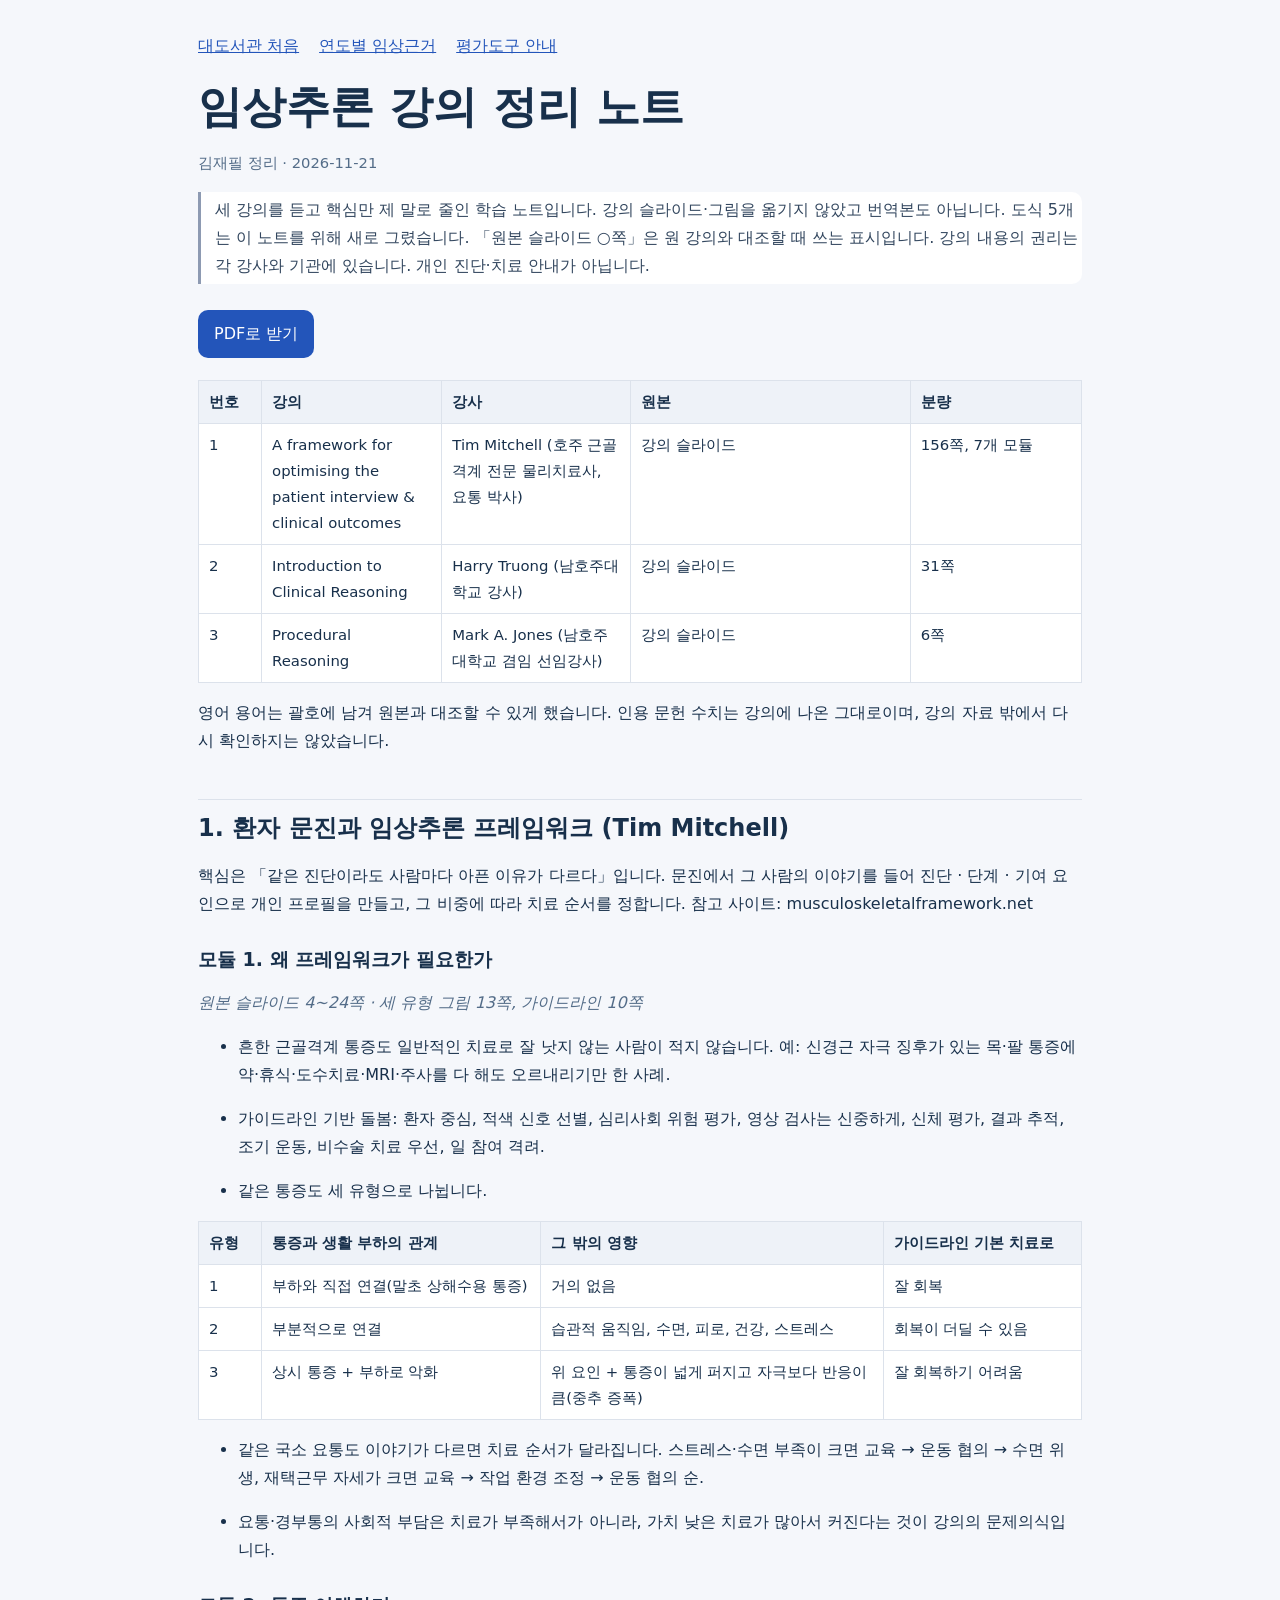
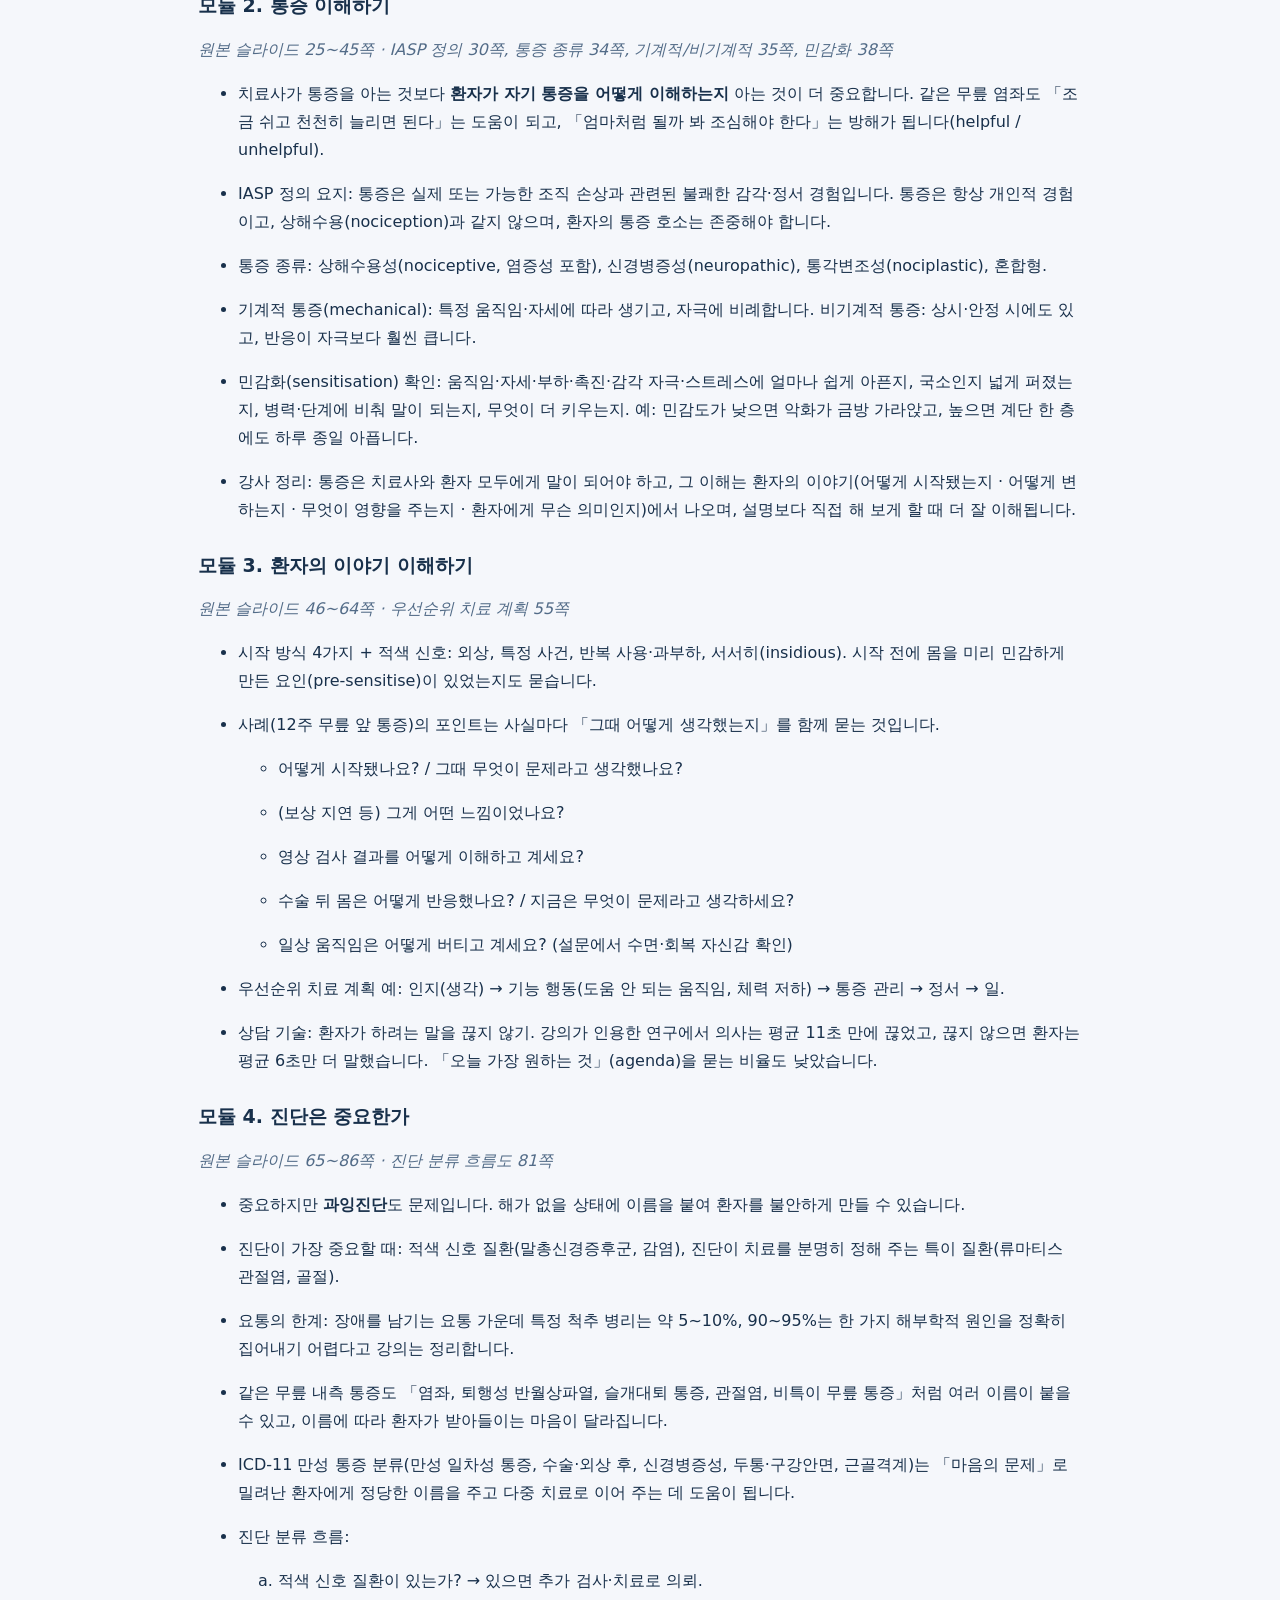
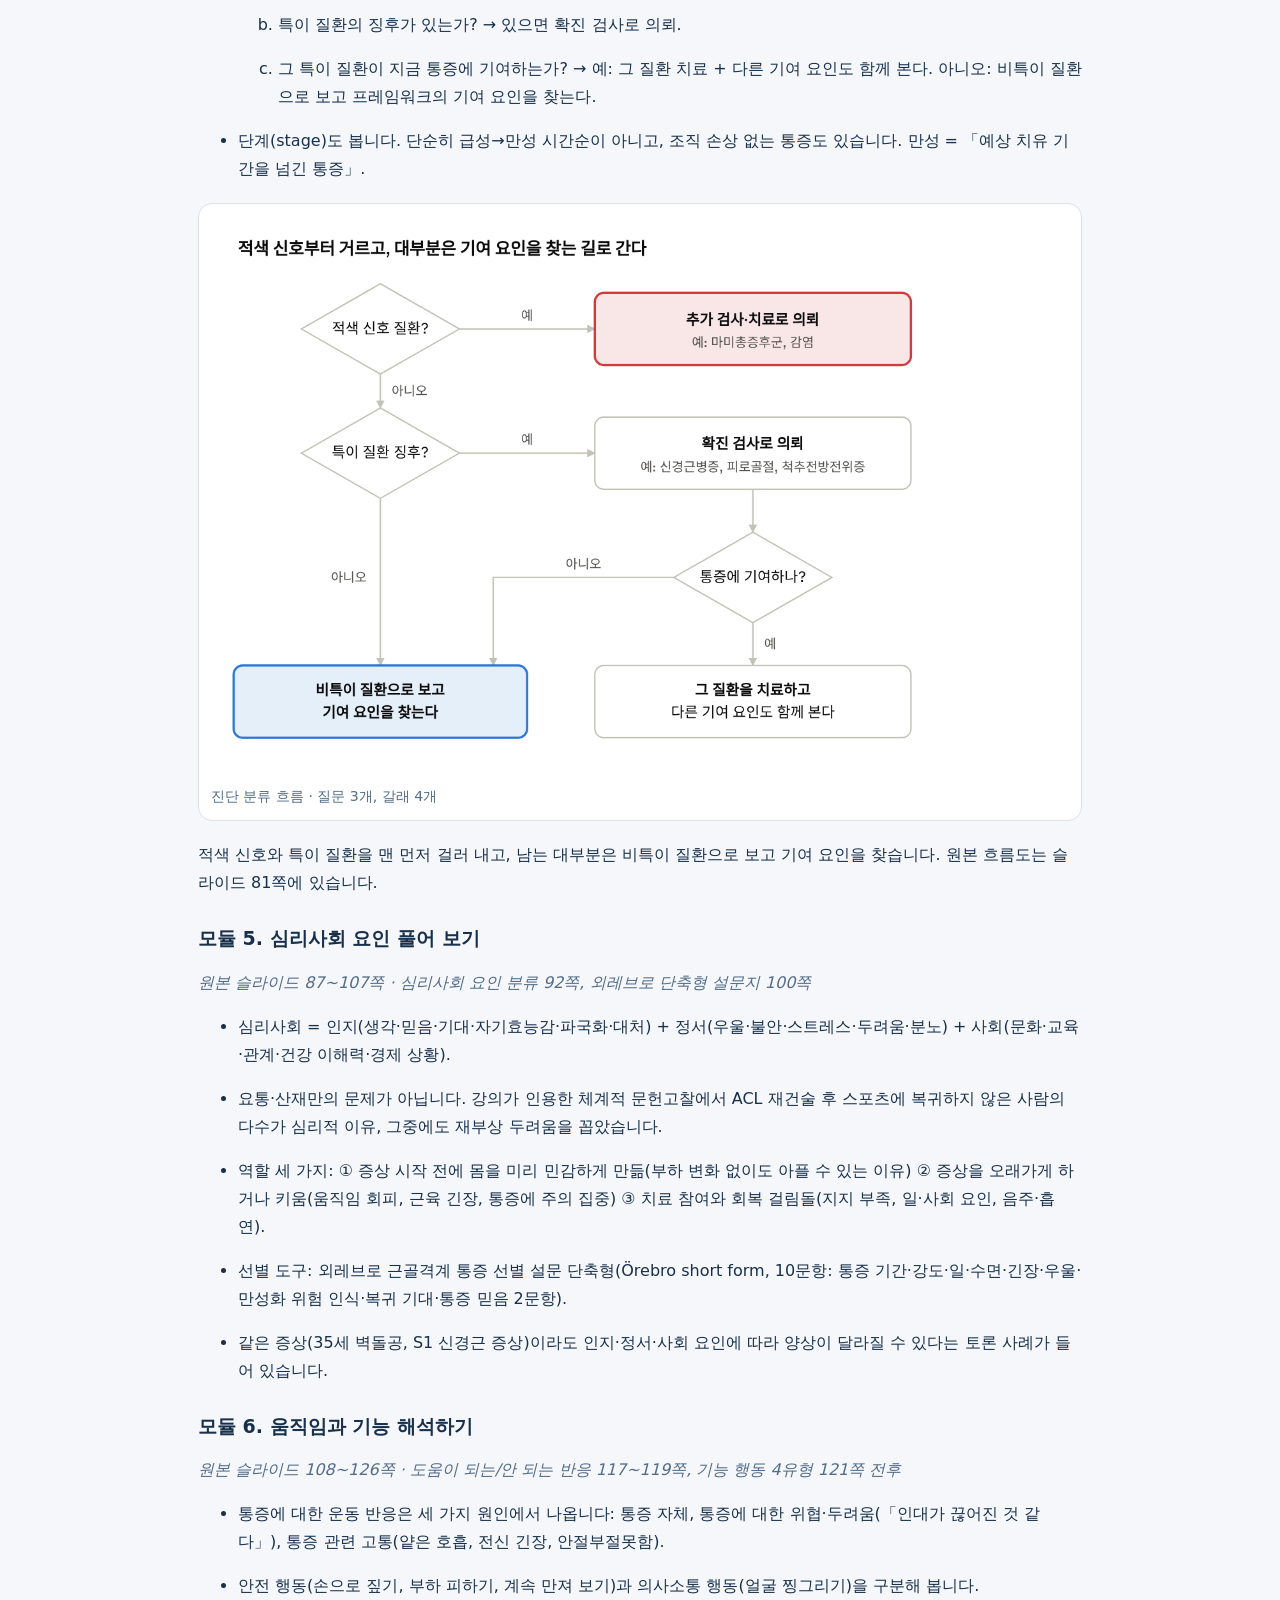
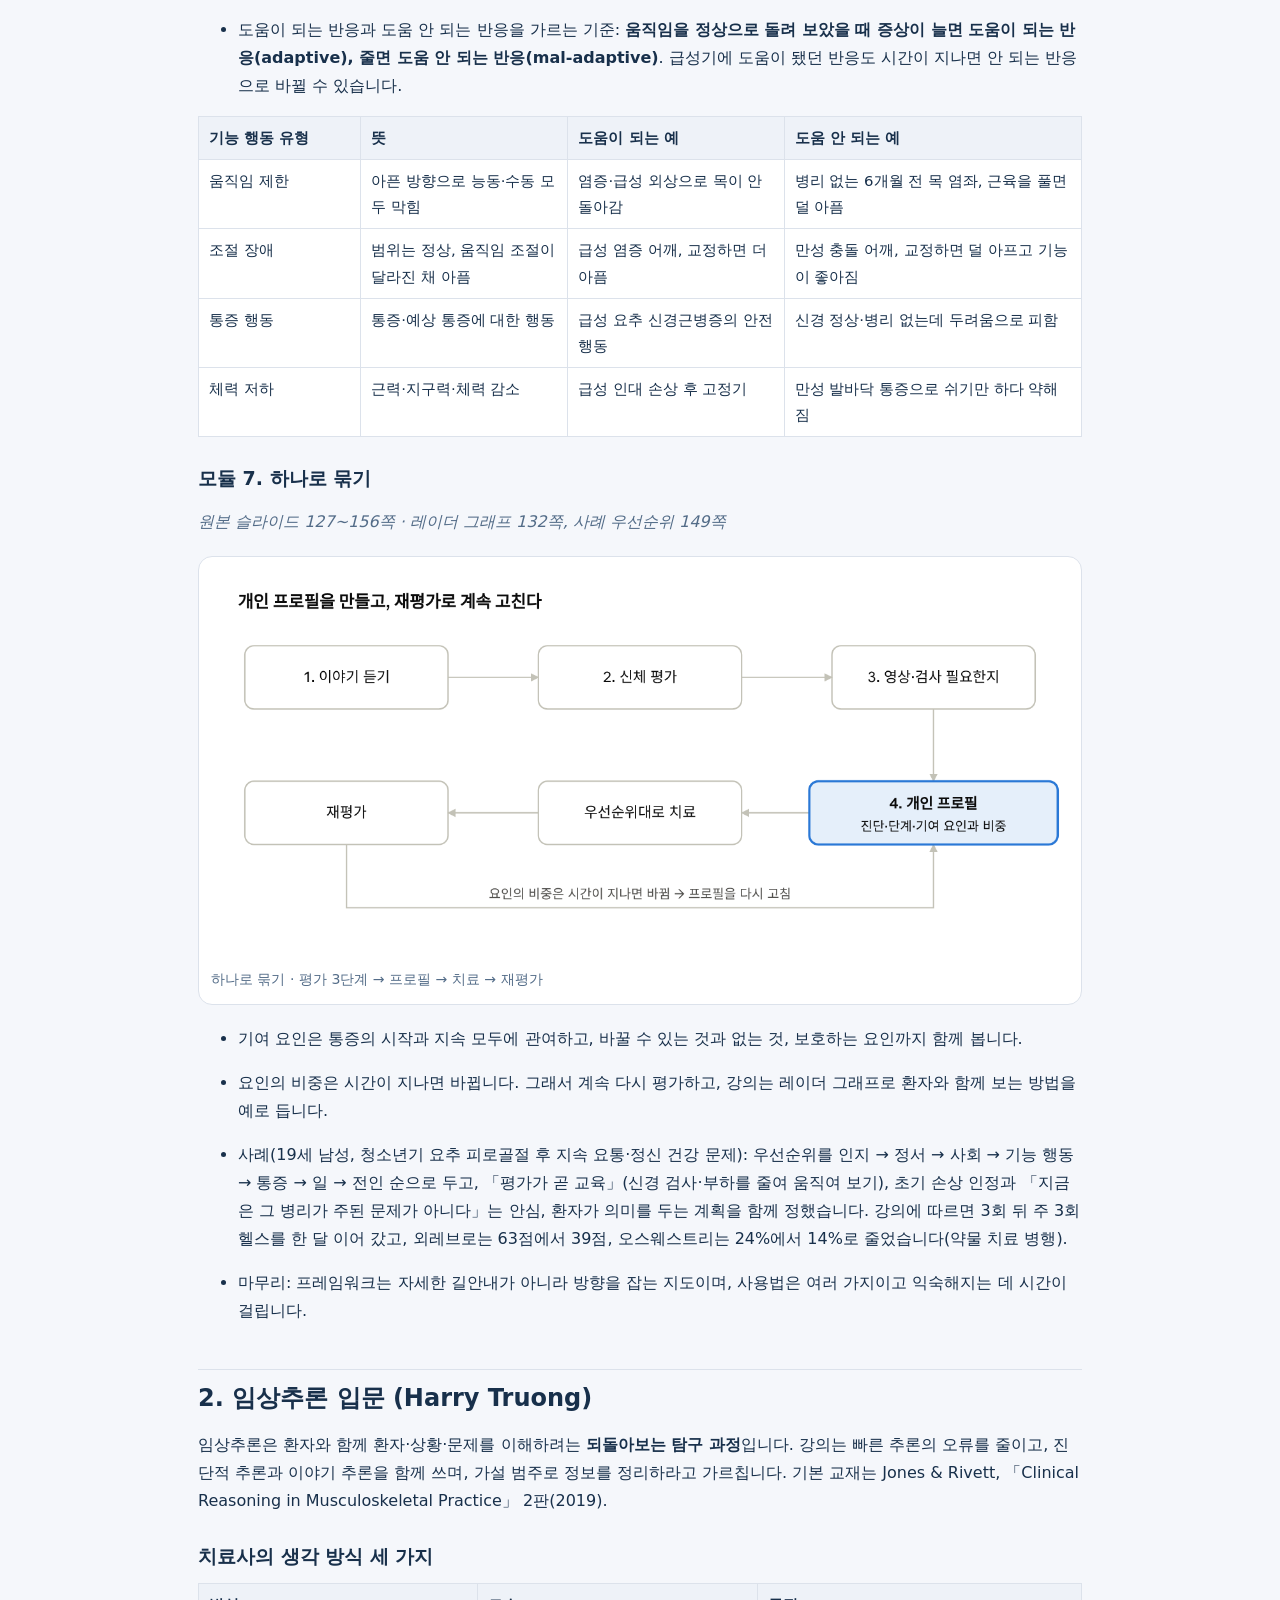
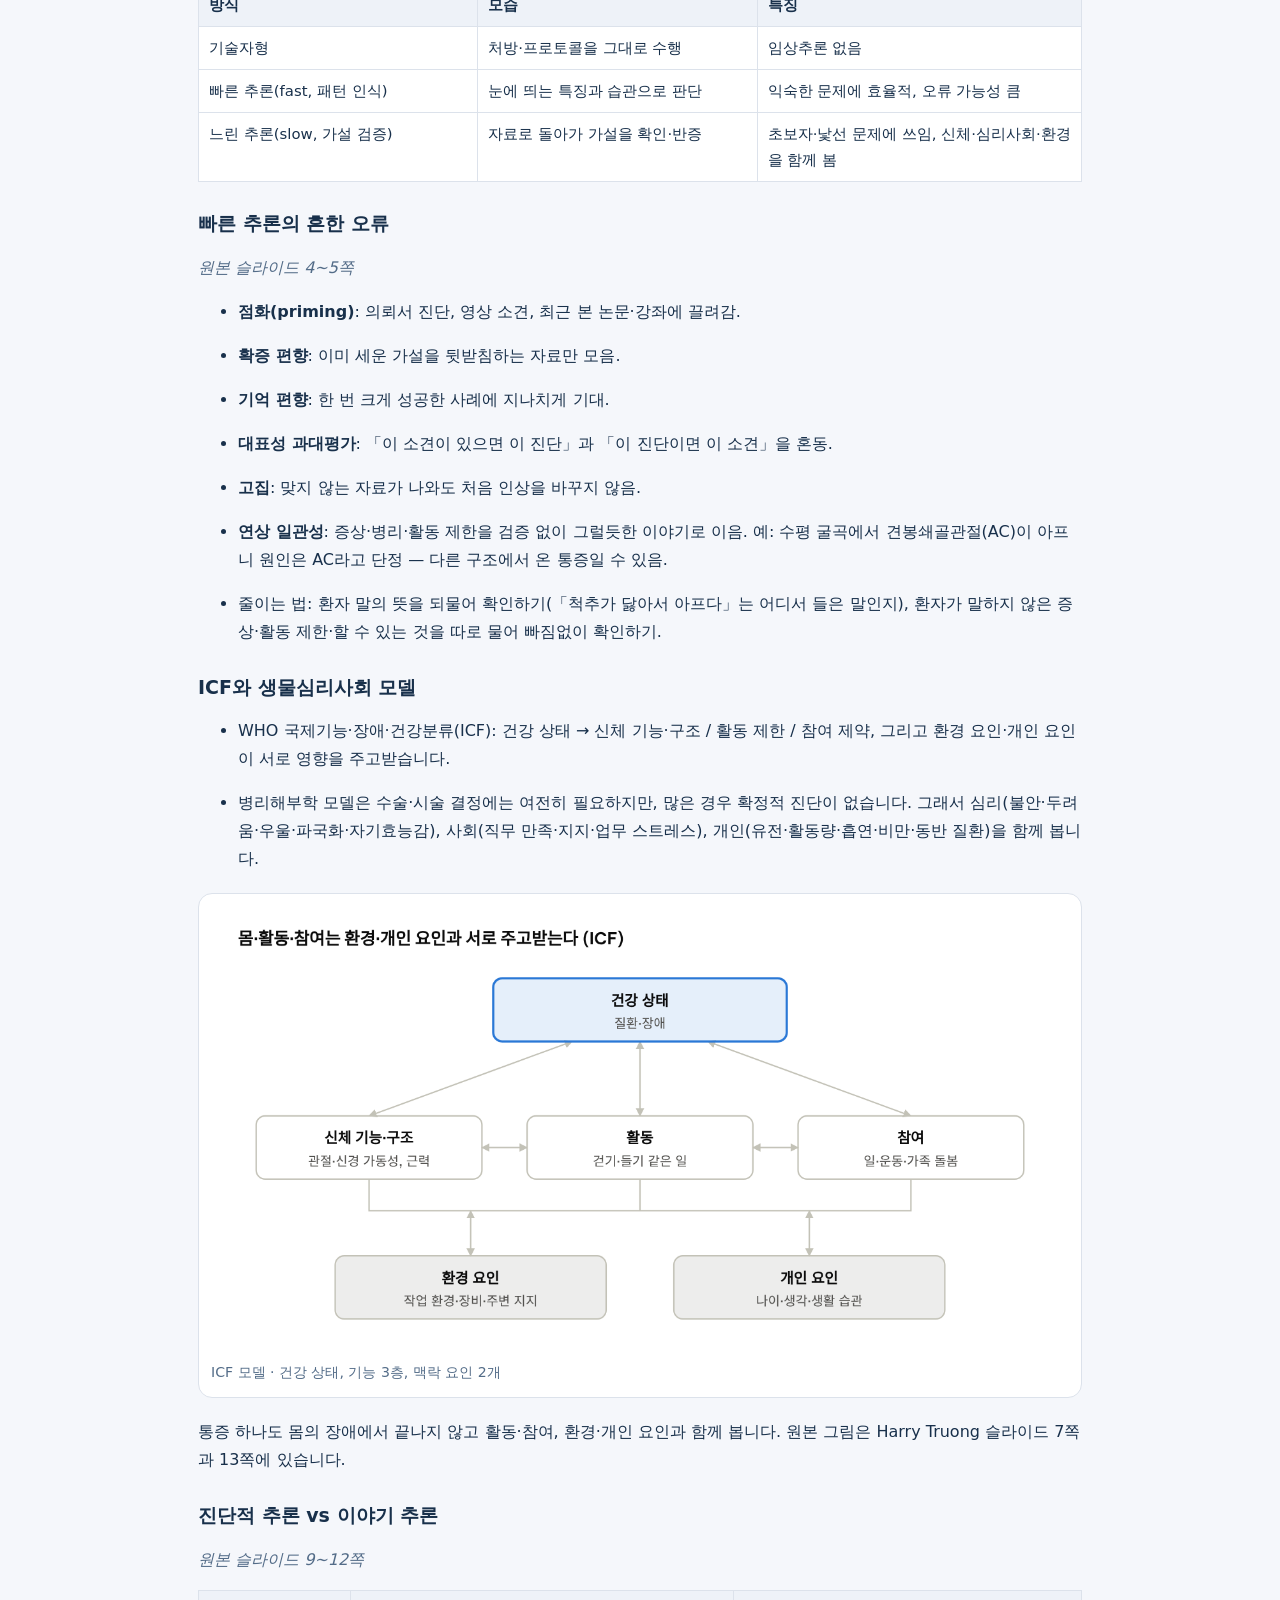
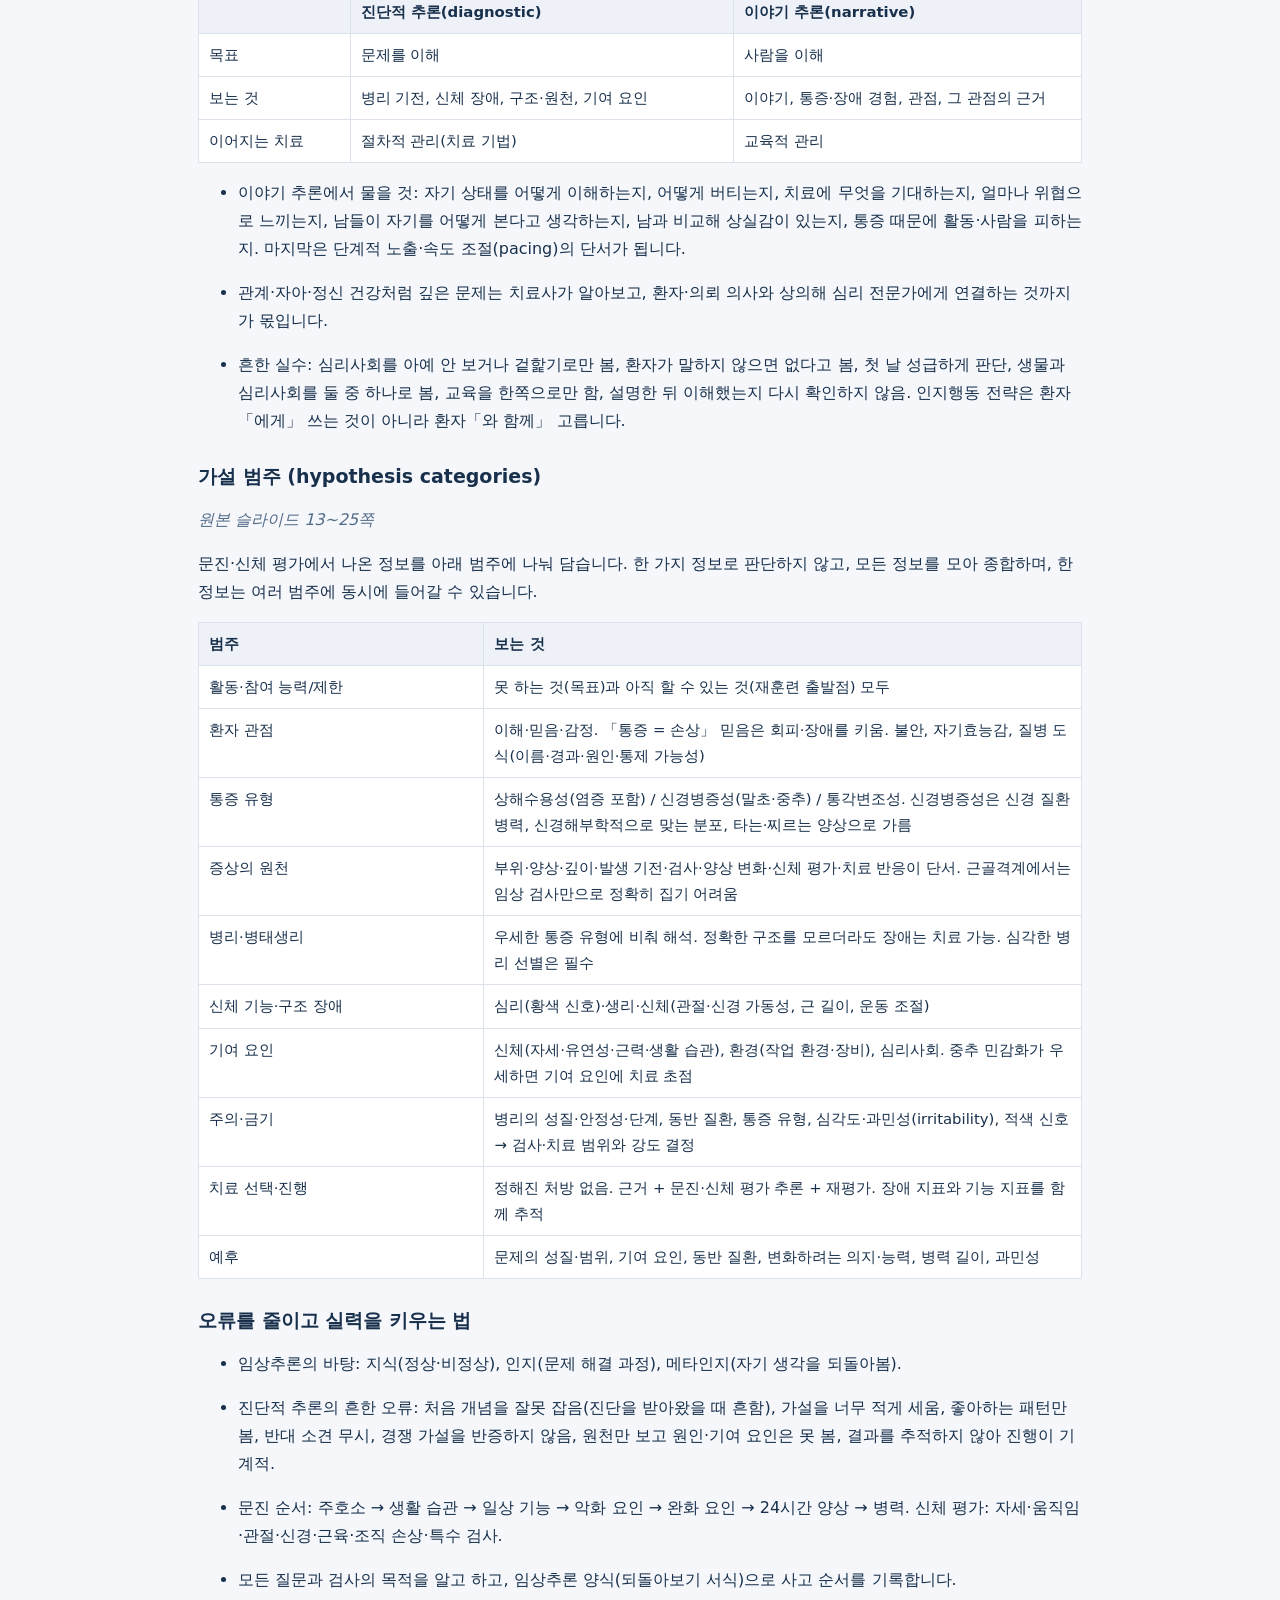
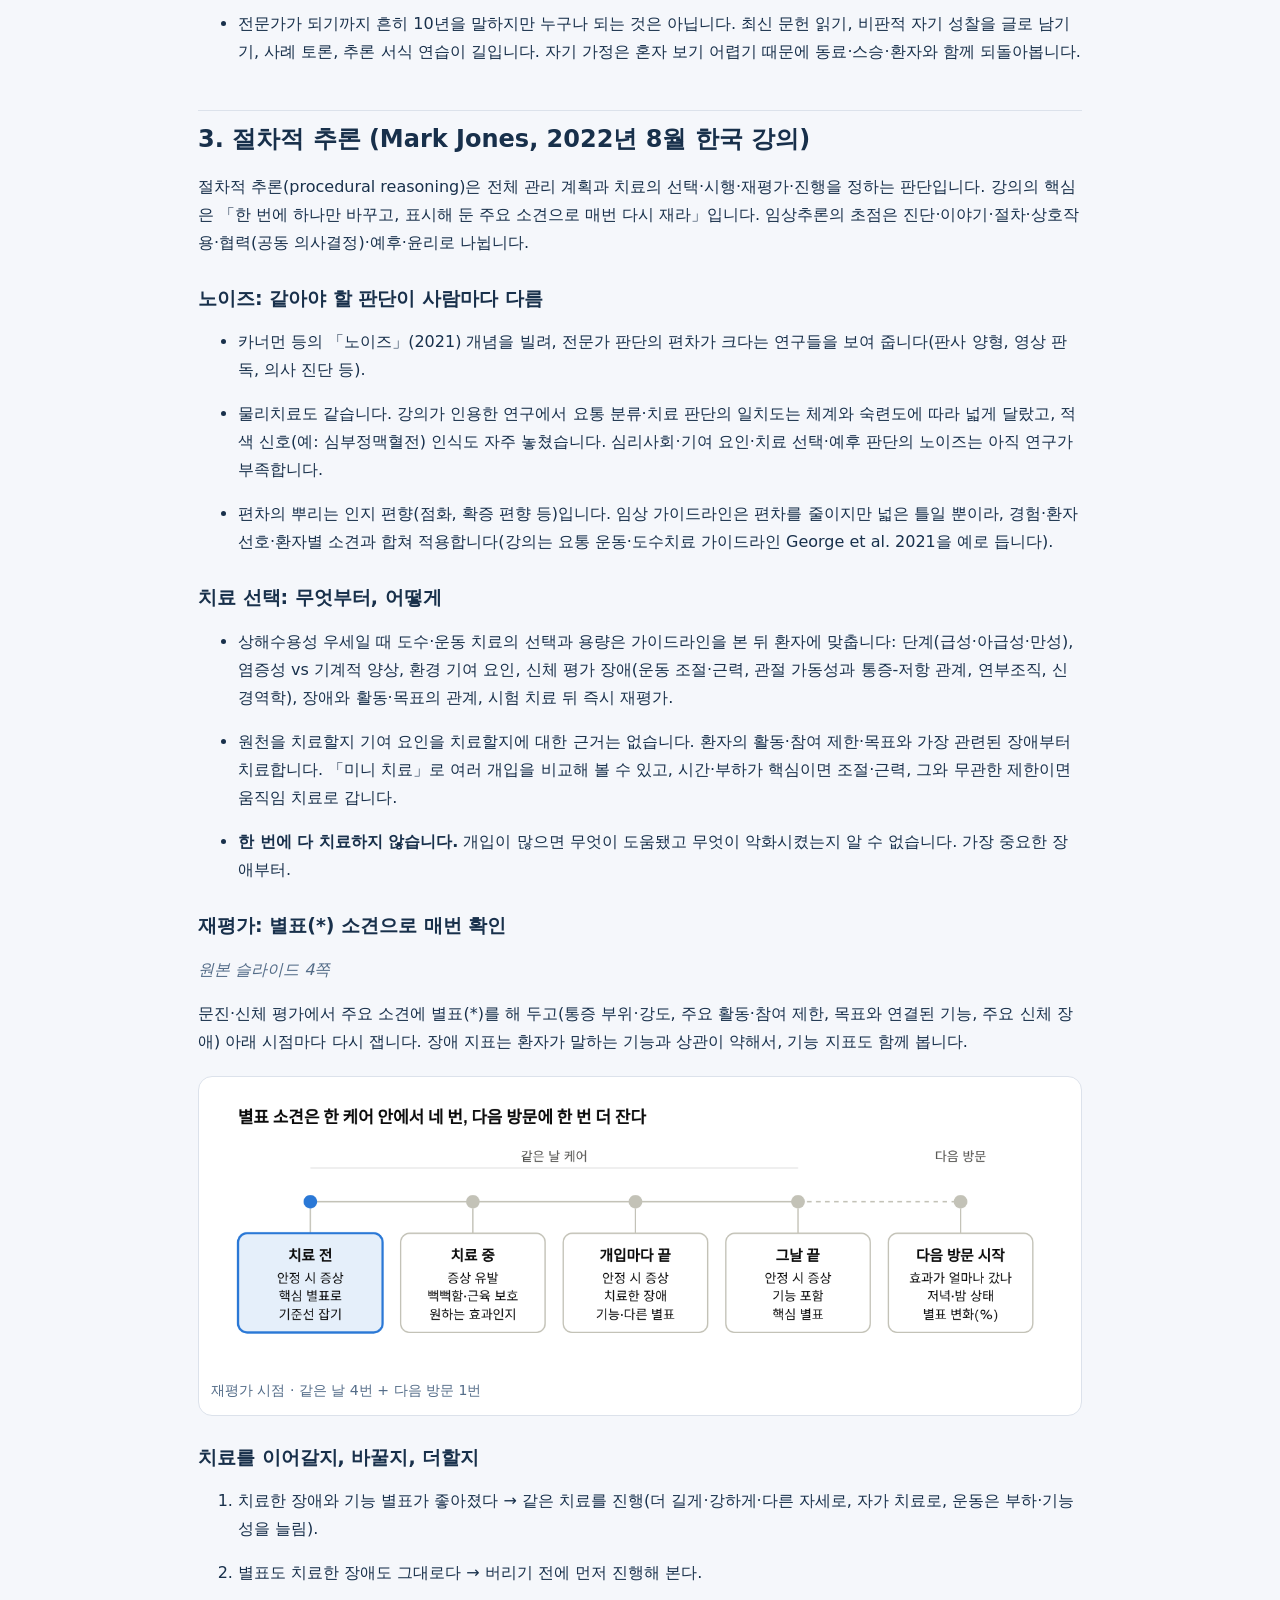
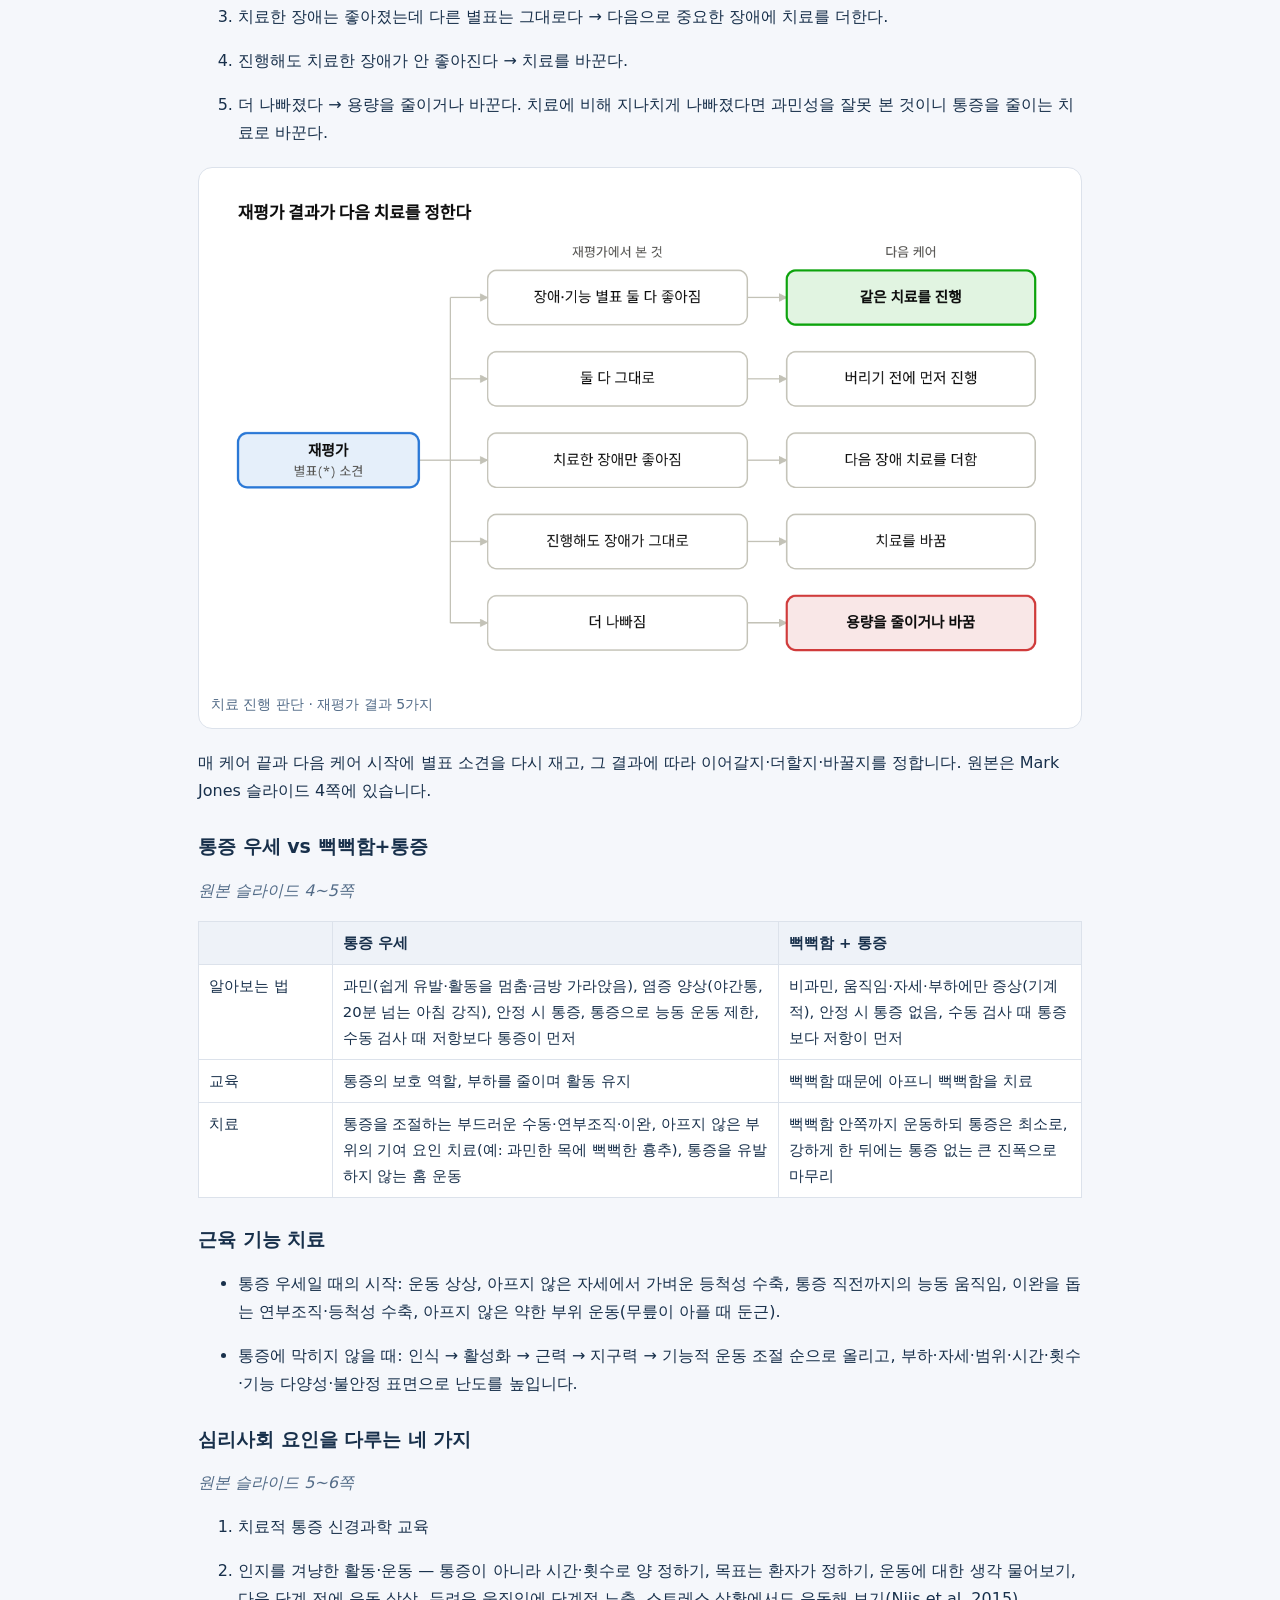
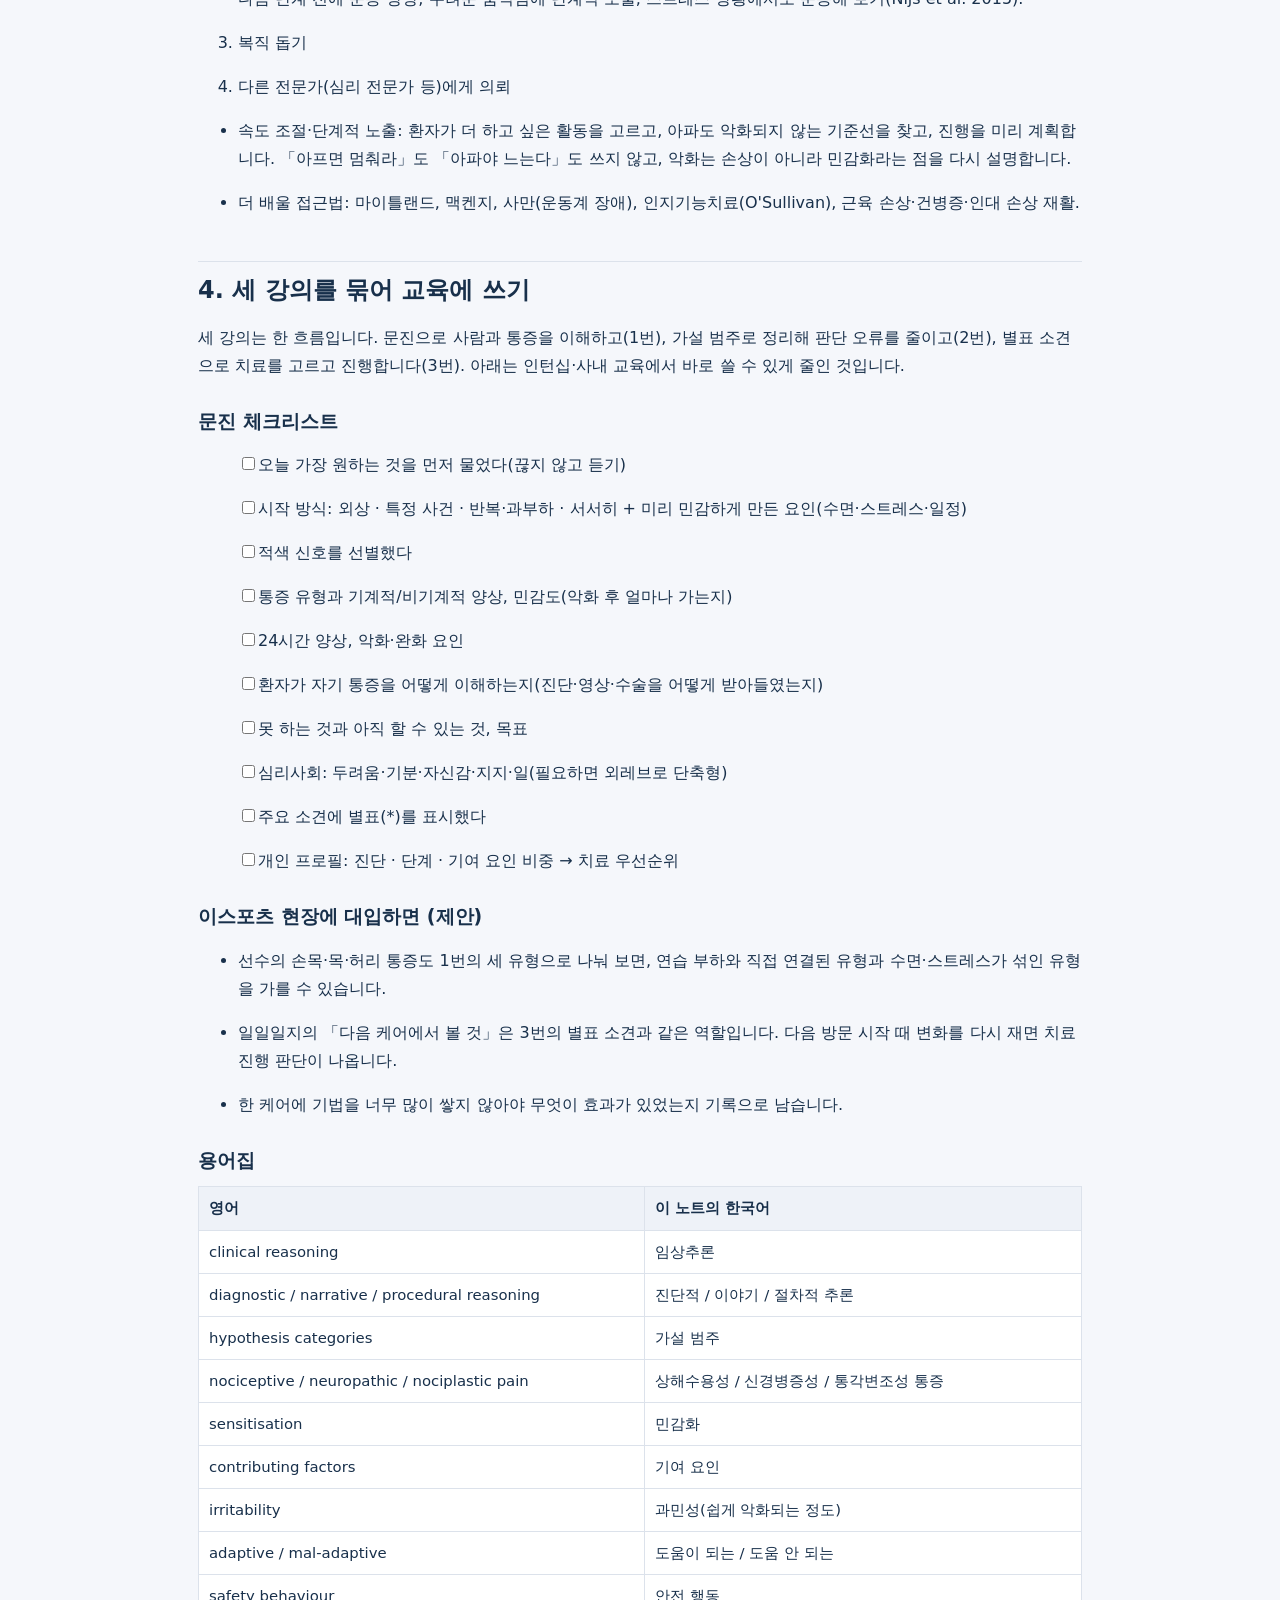
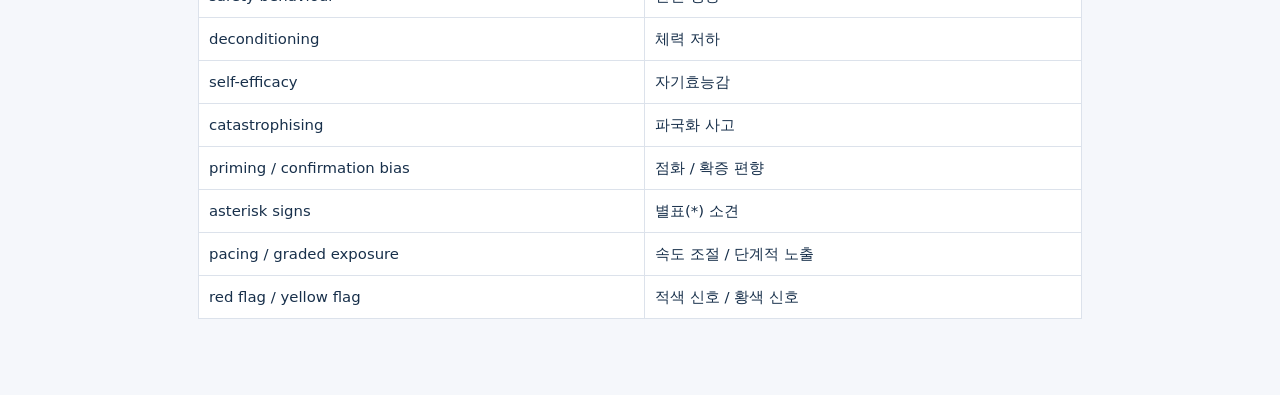
==== commit 3c08e69d: "임상추론 노트 오타 3곳 수정 Co-Authored-By: Claude Opus 5.5 <noreply@anthropic.com> Claude-Session: https://cla" ====
--- a/imports/clinical-reasoning/index.html
+++ b/imports/clinical-reasoning/index.html
@@ -163,7 +163,7 @@
 <li><p>민감화(sensitisation) 확인: 움직임·자세·부하·촉진·감각
 자극·스트레스에 얼마나 쉽게 아픈지, 국소인지 넓게 퍼졌는지, 병력·단계에
 비춰 말이 되는지, 무엇이 더 키우는지. 예: 민감도가 낮으면 악화가 금방
-가라앉고, 높으면 계단 한 층에도 하루 종일 아픔니다.</p></li>
+가라앉고, 높으면 계단 한 층에도 하루 종일 아픕니다.</p></li>
 <li><p>강사 정리: 통증은 치료사와 환자 모두에게 말이 되어야 하고, 그
 이해는 환자의 이야기(어떻게 시작됐는지 · 어떻게 변하는지 · 무엇이 영향을
 주는지 · 환자에게 무슨 의미인지)에서 나오며, 설명보다 직접 해 보게 할 때
@@ -437,7 +437,7 @@
 단서가 됩니다.</p></li>
 <li><p>관계·자아·정신 건강처럼 깊은 문제는 치료사가 알아보고, 환자·의뢰
 의사와 상의해 심리 전문가에게 연결하는 것까지가 몫입니다.</p></li>
-<li><p>흔한 실수: 심리사회를 아예 안 보거나 겷핑기만 봄, 환자가 말하지
+<li><p>흔한 실수: 심리사회를 아예 안 보거나 겉핥기로만 봄, 환자가 말하지
 않으면 없다고 봄, 첫 날 성급하게 판단, 생물과 심리사회를 둘 중 하나로
 봄, 교육을 한쪽으로만 함, 설명한 뒤 이해했는지 다시 확인하지 않음.
 인지행동 전략은 환자「에게」 쓰는 것이 아니라 환자「와 함께」
@@ -573,7 +573,7 @@
 <p><em>원본 슬라이드 4쪽</em></p>
 <p>문진·신체 평가에서 주요 소견에 별표(*)를 해 두고(통증 부위·강도, 주요
 활동·참여 제한, 목표와 연결된 기능, 주요 신체 장애) 아래 시점마다 다시
-쟽니다. 장애 지표는 환자가 말하는 기능과 상관이 약해서, 기능 지표도 함께
+잽니다. 장애 지표는 환자가 말하는 기능과 상관이 약해서, 기능 지표도 함께
 봅니다.</p>
 <figure><img src="./img/diagram-4.png" alt="재평가 시점 · 같은 날 4번 + 다음 방문 1번" loading="lazy" width="1320"><figcaption>재평가 시점 · 같은 날 4번 + 다음 방문 1번</figcaption></figure>
 <h3 id="치료를-이어갈지-바꿀지-더할지">치료를 이어갈지, 바꿀지,
